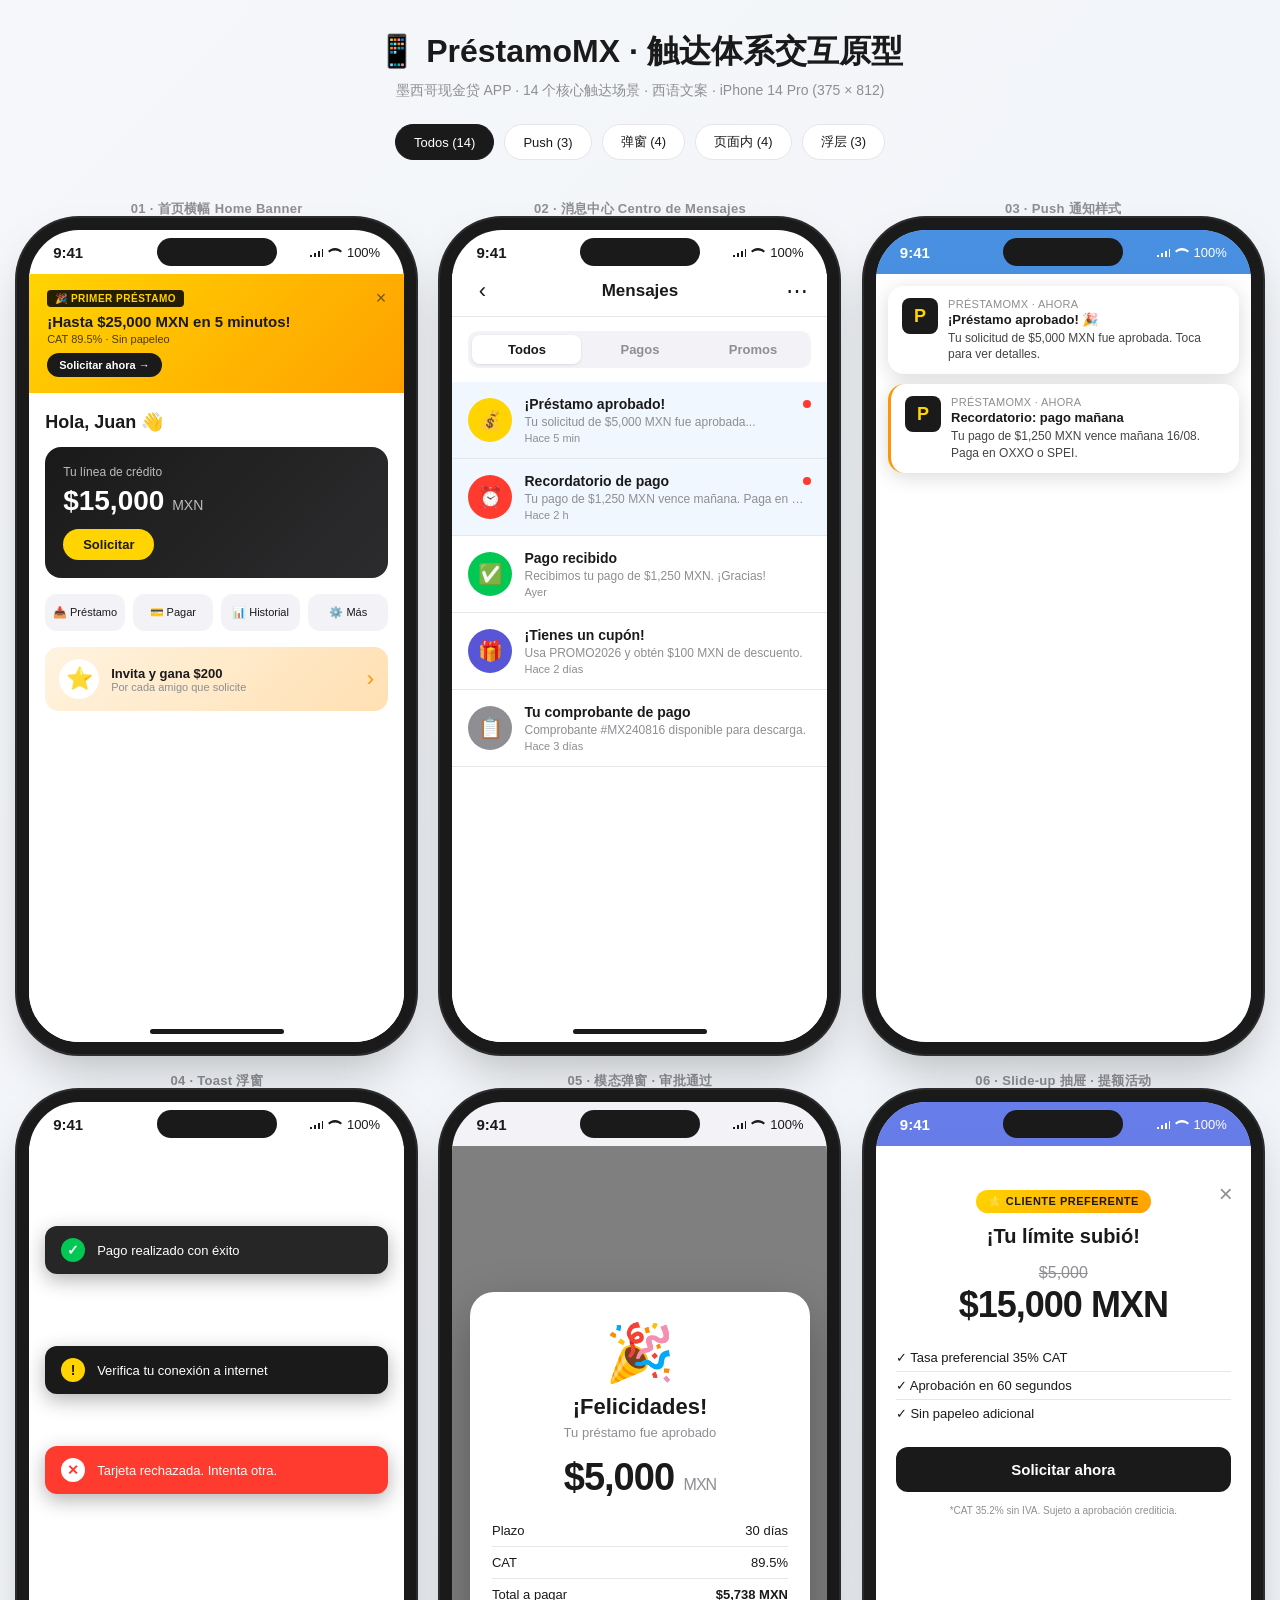
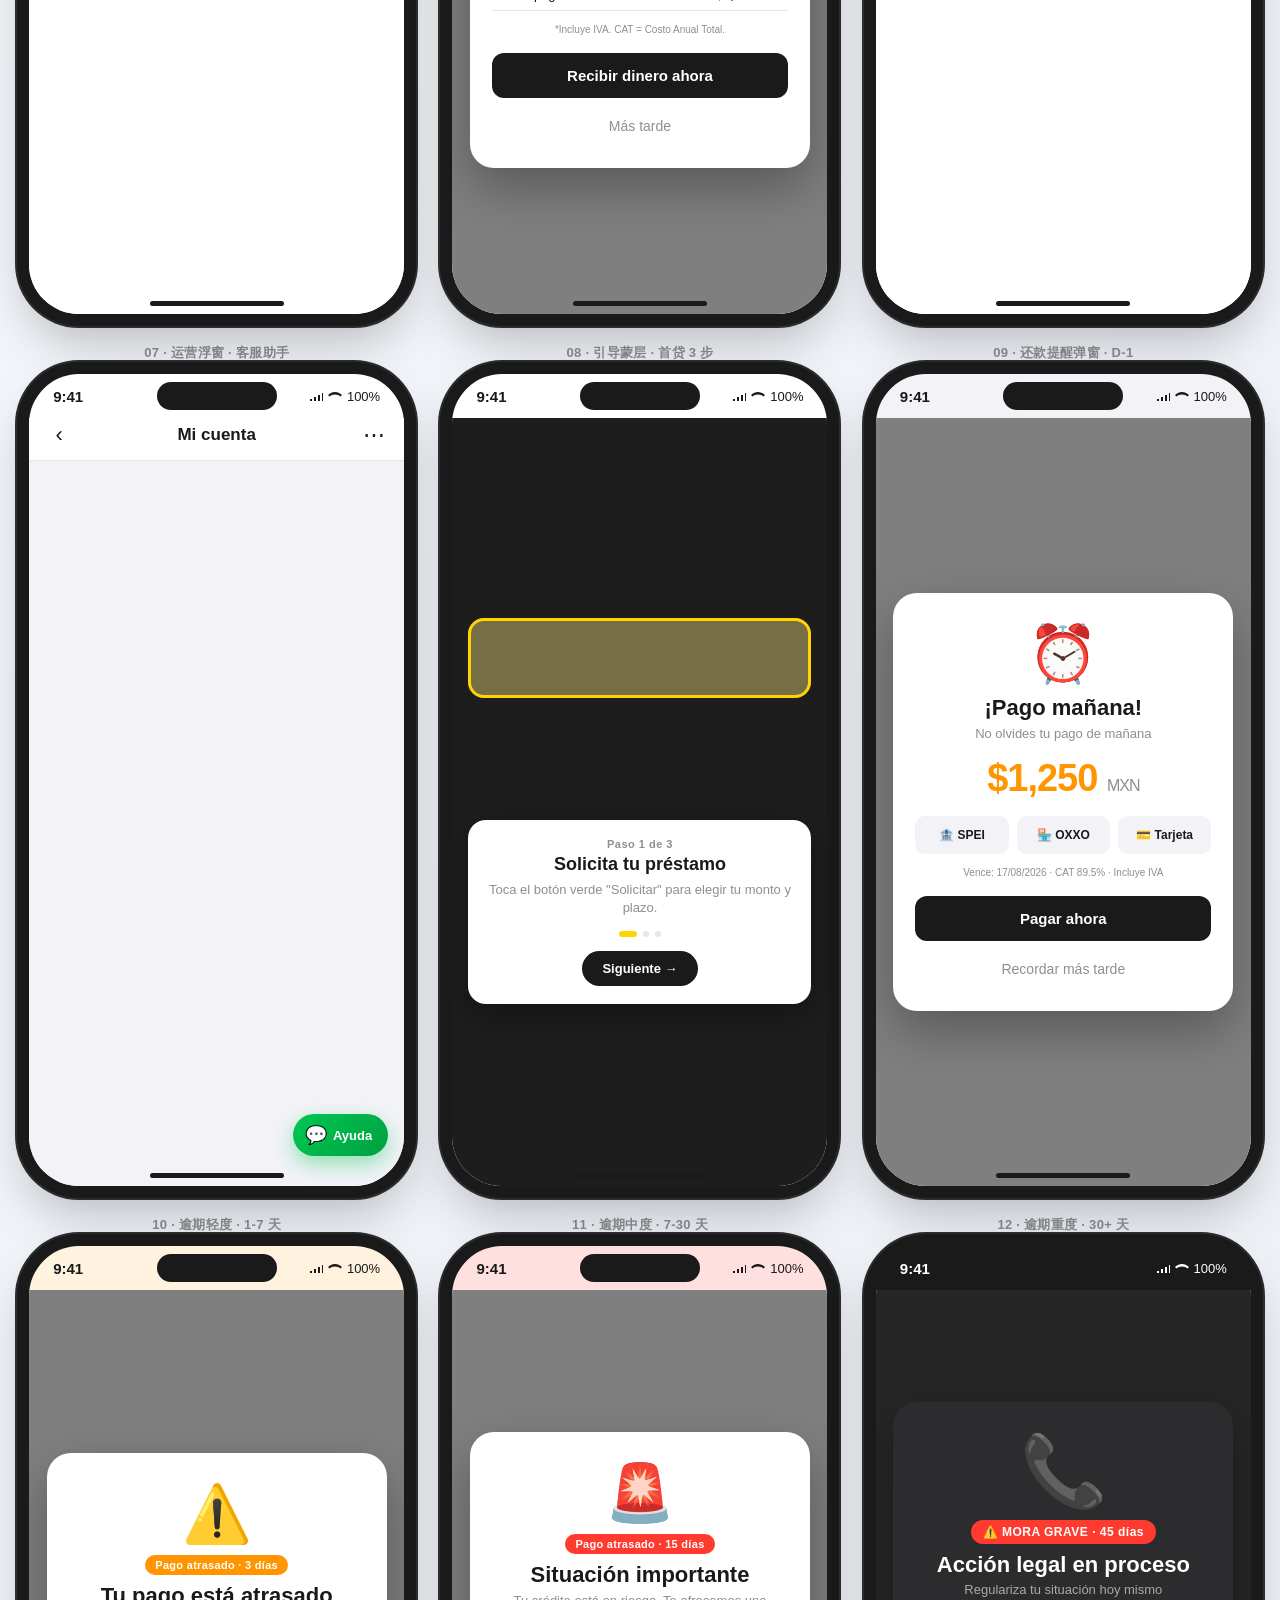
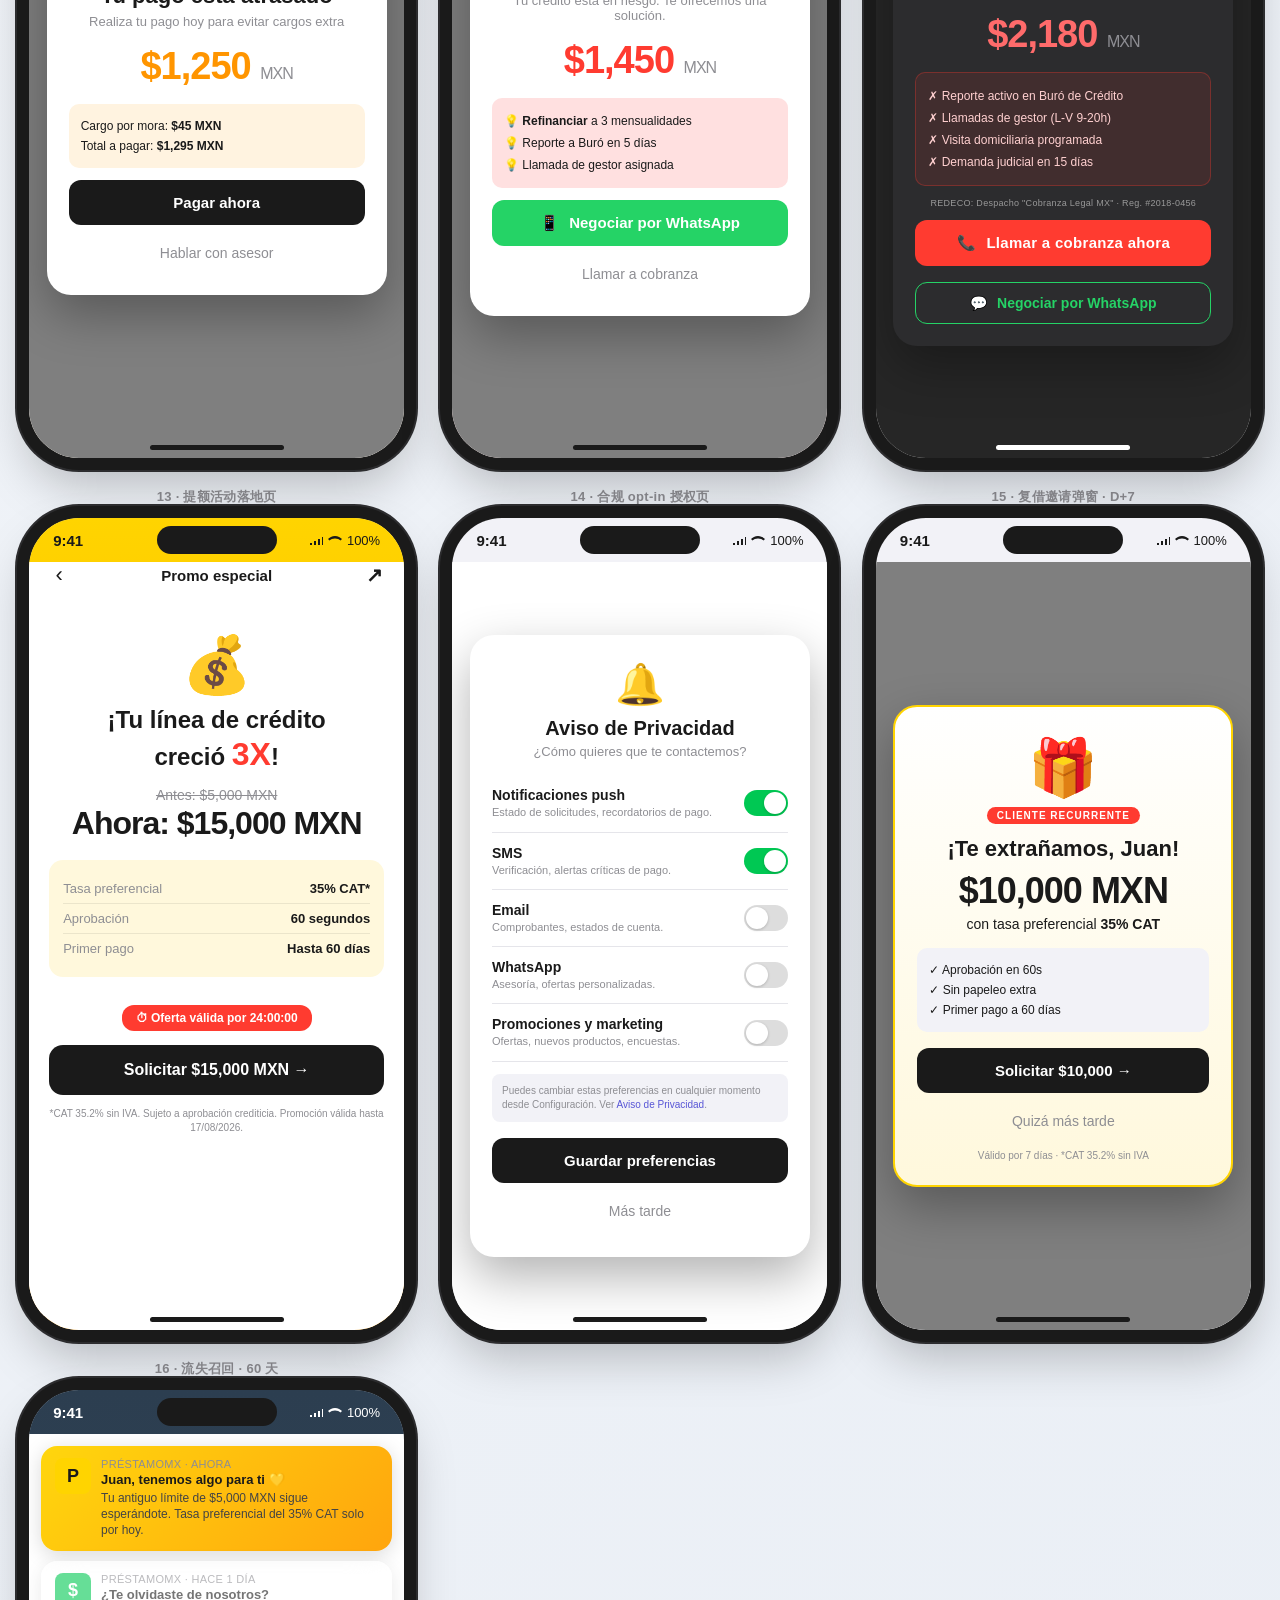
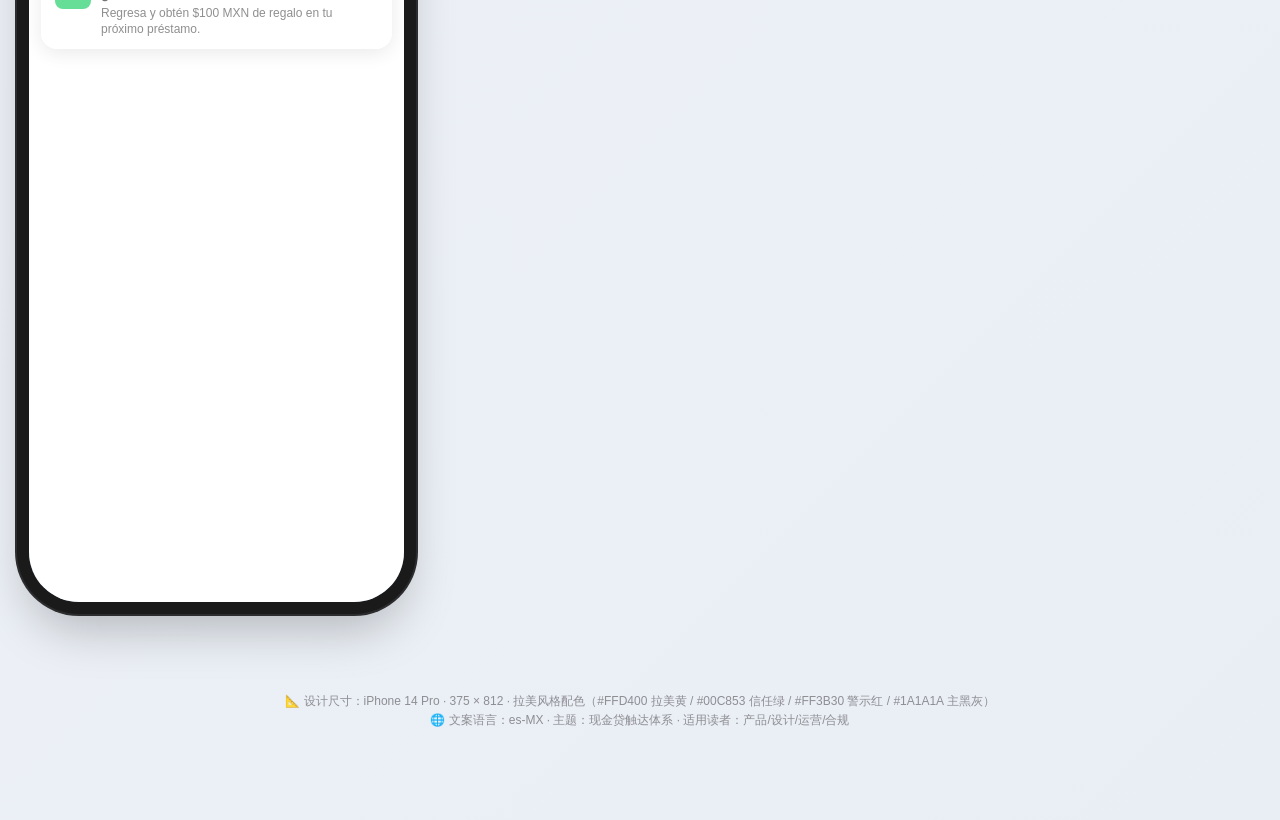
==== info/prototype/index.html @ bbf952a1 "v1.0: 墨西哥现金贷APP联合方案 - 项目1：信息触达方案（12形式+12结点+144矩阵） - 项目2：优惠券使用率提升（5策略+8+1券+5分层） - 关联分析：渠道×内容 乘积关系 - 2" ====
<!DOCTYPE html>
<html lang="es-MX">
<head>
<meta charset="UTF-8">
<meta name="viewport" content="width=device-width, initial-scale=1.0">
<title>PréstamoMX · Prototipo de Notificaciones y Mensajería</title>
<link rel="stylesheet" href="style.css">
</head>
<body>
<div class="page-header">
  <h1>📱 PréstamoMX · 触达体系交互原型</h1>
  <p class="subtitle">墨西哥现金贷 APP · 14 个核心触达场景 · 西语文案 · iPhone 14 Pro (375 × 812)</p>
  <div class="filter-bar">
    <button class="filter-btn active" data-filter="all">Todos (14)</button>
    <button class="filter-btn" data-filter="push">Push (3)</button>
    <button class="filter-btn" data-filter="modal">弹窗 (4)</button>
    <button class="filter-btn" data-filter="inline">页面内 (4)</button>
    <button class="filter-btn" data-filter="overlay">浮层 (3)</button>
  </div>
</div>

<div class="grid" id="grid">

  <!-- 1. 首页横幅 -->
  <div class="phone" data-type="inline">
    <div class="phone-label">01 · 首页横幅 Home Banner</div>
    <div class="device">
      <div class="notch"></div>
      <div class="status-bar">
        <span>9:41</span>
        <span class="status-icons">
          <svg width="14" height="10" viewBox="0 0 14 10"><path d="M1 8h2v2H1zm4-2h2v4H5zm4-2h2v6H9zm4-2h2v8h-2z" fill="#1a1a1a"/></svg>
          <svg width="14" height="10" viewBox="0 0 14 10"><path d="M7 1C4 1 1.5 2.5 0 4l1.5 1.5C2.7 4.3 4.7 3.5 7 3.5s4.3.8 5.5 2L14 4C12.5 2.5 10 1 7 1z" fill="#1a1a1a"/></svg>
          <span class="battery">100%</span>
        </span>
      </div>
      <div class="screen">
        <div class="home-banner">
          <div class="banner-content">
            <div class="banner-tag">🎉 PRIMER PRÉSTAMO</div>
            <div class="banner-title">¡Hasta $25,000 MXN en 5 minutos!</div>
            <div class="banner-desc">CAT 89.5% · Sin papeleo</div>
            <button class="banner-cta">Solicitar ahora →</button>
          </div>
          <div class="banner-close">×</div>
        </div>
        <div class="home-content">
          <div class="greeting">Hola, Juan 👋</div>
          <div class="balance-card">
            <div class="balance-label">Tu línea de crédito</div>
            <div class="balance-amount">$15,000 <span>MXN</span></div>
            <div class="balance-cta">Solicitar</div>
          </div>
          <div class="quick-actions">
            <div class="action">📥 Préstamo</div>
            <div class="action">💳 Pagar</div>
            <div class="action">📊 Historial</div>
            <div class="action">⚙️ Más</div>
          </div>
          <div class="promo-strip">
            <div class="promo-icon">⭐</div>
            <div>
              <div class="promo-title">Invita y gana $200</div>
              <div class="promo-sub">Por cada amigo que solicite</div>
            </div>
            <div class="promo-arrow">›</div>
          </div>
        </div>
        <div class="home-indicator"></div>
      </div>
    </div>
  </div>

  <!-- 2. 消息中心 -->
  <div class="phone" data-type="inline">
    <div class="phone-label">02 · 消息中心 Centro de Mensajes</div>
    <div class="device">
      <div class="notch"></div>
      <div class="status-bar">
        <span>9:41</span>
        <span class="status-icons">
          <svg width="14" height="10" viewBox="0 0 14 10"><path d="M1 8h2v2H1zm4-2h2v4H5zm4-2h2v6H9zm4-2h2v8h-2z" fill="#1a1a1a"/></svg>
          <svg width="14" height="10" viewBox="0 0 14 10"><path d="M7 1C4 1 1.5 2.5 0 4l1.5 1.5C2.7 4.3 4.7 3.5 7 3.5s4.3.8 5.5 2L14 4C12.5 2.5 10 1 7 1z" fill="#1a1a1a"/></svg>
          <span class="battery">100%</span>
        </span>
      </div>
      <div class="screen">
        <div class="page-header-mini">
          <div class="back">‹</div>
          <div class="title">Mensajes</div>
          <div class="more">⋯</div>
        </div>
        <div class="msg-tabs">
          <div class="msg-tab active">Todos</div>
          <div class="msg-tab">Pagos</div>
          <div class="msg-tab">Promos</div>
        </div>
        <div class="msg-list">
          <div class="msg-item unread">
            <div class="msg-icon" style="background:#FFD400">💰</div>
            <div class="msg-body">
              <div class="msg-title">¡Préstamo aprobado!</div>
              <div class="msg-text">Tu solicitud de $5,000 MXN fue aprobada...</div>
              <div class="msg-time">Hace 5 min</div>
            </div>
            <div class="msg-dot"></div>
          </div>
          <div class="msg-item unread">
            <div class="msg-icon" style="background:#FF3B30">⏰</div>
            <div class="msg-body">
              <div class="msg-title">Recordatorio de pago</div>
              <div class="msg-text">Tu pago de $1,250 MXN vence mañana. Paga en OXXO o SPEI.</div>
              <div class="msg-time">Hace 2 h</div>
            </div>
            <div class="msg-dot"></div>
          </div>
          <div class="msg-item">
            <div class="msg-icon" style="background:#00C853">✅</div>
            <div class="msg-body">
              <div class="msg-title">Pago recibido</div>
              <div class="msg-text">Recibimos tu pago de $1,250 MXN. ¡Gracias!</div>
              <div class="msg-time">Ayer</div>
            </div>
          </div>
          <div class="msg-item">
            <div class="msg-icon" style="background:#5856D6">🎁</div>
            <div class="msg-body">
              <div class="msg-title">¡Tienes un cupón!</div>
              <div class="msg-text">Usa PROMO2026 y obtén $100 MXN de descuento.</div>
              <div class="msg-time">Hace 2 días</div>
            </div>
          </div>
          <div class="msg-item">
            <div class="msg-icon" style="background:#8E8E93">📋</div>
            <div class="msg-body">
              <div class="msg-title">Tu comprobante de pago</div>
              <div class="msg-text">Comprobante #MX240816 disponible para descarga.</div>
              <div class="msg-time">Hace 3 días</div>
            </div>
          </div>
        </div>
        <div class="home-indicator"></div>
      </div>
    </div>
  </div>

  <!-- 3. Push 通知样式 -->
  <div class="phone" data-type="push">
    <div class="phone-label">03 · Push 通知样式</div>
    <div class="device" style="background:linear-gradient(180deg, #4A90E2 0%, #357ABD 100%);">
      <div class="notch"></div>
      <div class="status-bar status-bar-light">
        <span>9:41</span>
        <span class="status-icons">
          <svg width="14" height="10" viewBox="0 0 14 10"><path d="M1 8h2v2H1zm4-2h2v4H5zm4-2h2v6H9zm4-2h2v8h-2z" fill="#fff"/></svg>
          <svg width="14" height="10" viewBox="0 0 14 10"><path d="M7 1C4 1 1.5 2.5 0 4l1.5 1.5C2.7 4.3 4.7 3.5 7 3.5s4.3.8 5.5 2L14 4C12.5 2.5 10 1 7 1z" fill="#fff"/></svg>
          <span class="battery">100%</span>
        </span>
      </div>
      <div class="screen">
        <div class="push-stack">
          <div class="push-card">
            <div class="push-row">
              <div class="push-app-icon">P</div>
              <div class="push-meta">
                <div class="push-app">PréstamoMX · ahora</div>
                <div class="push-title">¡Préstamo aprobado! 🎉</div>
                <div class="push-body">Tu solicitud de $5,000 MXN fue aprobada. Toca para ver detalles.</div>
              </div>
            </div>
          </div>
          <div class="push-card push-card-amber">
            <div class="push-row">
              <div class="push-app-icon">P</div>
              <div class="push-meta">
                <div class="push-app">PréstamoMX · ahora</div>
                <div class="push-title">Recordatorio: pago mañana</div>
                <div class="push-body">Tu pago de $1,250 MXN vence mañana 16/08. Paga en OXXO o SPEI.</div>
              </div>
            </div>
          </div>
        </div>
        <div style="height:120px"></div>
        <div class="home-indicator home-indicator-light"></div>
      </div>
    </div>
  </div>

  <!-- 4. Toast 浮窗 -->
  <div class="phone" data-type="overlay">
    <div class="phone-label">04 · Toast 浮窗</div>
    <div class="device">
      <div class="notch"></div>
      <div class="status-bar">
        <span>9:41</span>
        <span class="status-icons">
          <svg width="14" height="10" viewBox="0 0 14 10"><path d="M1 8h2v2H1zm4-2h2v4H5zm4-2h2v6H9zm4-2h2v8h-2z" fill="#1a1a1a"/></svg>
          <svg width="14" height="10" viewBox="0 0 14 10"><path d="M7 1C4 1 1.5 2.5 0 4l1.5 1.5C2.7 4.3 4.7 3.5 7 3.5s4.3.8 5.5 2L14 4C12.5 2.5 10 1 7 1z" fill="#1a1a1a"/></svg>
          <span class="battery">100%</span>
        </span>
      </div>
      <div class="screen">
        <div class="toast-bg">
          <div class="toast-card">
            <div class="toast-icon" style="background:#00C853">✓</div>
            <div class="toast-text">Pago realizado con éxito</div>
          </div>
        </div>
        <div class="toast-bg" style="top:200px">
          <div class="toast-card" style="background:#1a1a1a; color:#fff;">
            <div class="toast-icon" style="background:#FFD400; color:#1a1a1a">!</div>
            <div class="toast-text" style="color:#fff">Verifica tu conexión a internet</div>
          </div>
        </div>
        <div class="toast-bg" style="top:300px">
          <div class="toast-card" style="background:#FF3B30; color:#fff;">
            <div class="toast-icon" style="background:#fff; color:#FF3B30">✕</div>
            <div class="toast-text" style="color:#fff">Tarjeta rechazada. Intenta otra.</div>
          </div>
        </div>
        <div class="home-indicator"></div>
      </div>
    </div>
  </div>

  <!-- 5. 模态弹窗 - 审批通过 -->
  <div class="phone" data-type="modal">
    <div class="phone-label">05 · 模态弹窗 · 审批通过</div>
    <div class="device" style="background:#f2f2f7">
      <div class="notch"></div>
      <div class="status-bar">
        <span>9:41</span>
        <span class="status-icons">
          <svg width="14" height="10" viewBox="0 0 14 10"><path d="M1 8h2v2H1zm4-2h2v4H5zm4-2h2v6H9zm4-2h2v8h-2z" fill="#1a1a1a"/></svg>
          <svg width="14" height="10" viewBox="0 0 14 10"><path d="M7 1C4 1 1.5 2.5 0 4l1.5 1.5C2.7 4.3 4.7 3.5 7 3.5s4.3.8 5.5 2L14 4C12.5 2.5 10 1 7 1z" fill="#1a1a1a"/></svg>
          <span class="battery">100%</span>
        </span>
      </div>
      <div class="screen">
        <div class="dimmed-bg"></div>
        <div class="modal-center">
          <div class="modal-card">
            <div class="modal-emoji">🎉</div>
            <div class="modal-title">¡Felicidades!</div>
            <div class="modal-subtitle">Tu préstamo fue aprobado</div>
            <div class="modal-amount">$5,000 <span>MXN</span></div>
            <div class="modal-detail-row">
              <div>Plazo</div><div>30 días</div>
            </div>
            <div class="modal-detail-row">
              <div>CAT</div><div>89.5%</div>
            </div>
            <div class="modal-detail-row">
              <div>Total a pagar</div><div class="bold">$5,738 MXN</div>
            </div>
            <div class="modal-cat-note">*Incluye IVA. CAT = Costo Anual Total.</div>
            <button class="modal-btn-primary">Recibir dinero ahora</button>
            <button class="modal-btn-secondary">Más tarde</button>
          </div>
        </div>
        <div class="home-indicator"></div>
      </div>
    </div>
  </div>

  <!-- 6. Slide-up 抽屉 - 提额活动 -->
  <div class="phone" data-type="modal">
    <div class="phone-label">06 · Slide-up 抽屉 · 提额活动</div>
    <div class="device" style="background:linear-gradient(180deg, #667eea 0%, #764ba2 100%);">
      <div class="notch"></div>
      <div class="status-bar status-bar-light">
        <span>9:41</span>
        <span class="status-icons">
          <svg width="14" height="10" viewBox="0 0 14 10"><path d="M1 8h2v2H1zm4-2h2v4H5zm4-2h2v6H9zm4-2h2v8h-2z" fill="#fff"/></svg>
          <svg width="14" height="10" viewBox="0 0 14 10"><path d="M7 1C4 1 1.5 2.5 0 4l1.5 1.5C2.7 4.3 4.7 3.5 7 3.5s4.3.8 5.5 2L14 4C12.5 2.5 10 1 7 1z" fill="#fff"/></svg>
          <span class="battery">100%</span>
        </span>
      </div>
      <div class="screen">
        <div class="slideup-handle-bar"></div>
        <div class="slideup-card">
          <div class="slideup-close">×</div>
          <div class="slideup-badge">⭐ CLIENTE PREFERENTE</div>
          <div class="slideup-title">¡Tu límite subió!</div>
          <div class="slideup-amount">
            <div class="old-amount">$5,000</div>
            <div class="new-amount">$15,000 MXN</div>
          </div>
          <div class="slideup-bullets">
            <div class="bullet">✓ Tasa preferencial 35% CAT</div>
            <div class="bullet">✓ Aprobación en 60 segundos</div>
            <div class="bullet">✓ Sin papeleo adicional</div>
          </div>
          <button class="slideup-cta">Solicitar ahora</button>
          <div class="slideup-disclaimer">*CAT 35.2% sin IVA. Sujeto a aprobación crediticia.</div>
        </div>
        <div class="home-indicator"></div>
      </div>
    </div>
  </div>

  <!-- 7. 运营浮窗 - 客服助手 -->
  <div class="phone" data-type="overlay">
    <div class="phone-label">07 · 运营浮窗 · 客服助手</div>
    <div class="device">
      <div class="notch"></div>
      <div class="status-bar">
        <span>9:41</span>
        <span class="status-icons">
          <svg width="14" height="10" viewBox="0 0 14 10"><path d="M1 8h2v2H1zm4-2h2v4H5zm4-2h2v6H9zm4-2h2v8h-2z" fill="#1a1a1a"/></svg>
          <svg width="14" height="10" viewBox="0 0 14 10"><path d="M7 1C4 1 1.5 2.5 0 4l1.5 1.5C2.7 4.3 4.7 3.5 7 3.5s4.3.8 5.5 2L14 4C12.5 2.5 10 1 7 1z" fill="#1a1a1a"/></svg>
          <span class="battery">100%</span>
        </span>
      </div>
      <div class="screen" style="background:#f2f2f7">
        <div class="page-header-mini">
          <div class="back">‹</div>
          <div class="title">Mi cuenta</div>
          <div class="more">⋯</div>
        </div>
        <div style="height:600px"></div>
        <div class="floating-widget">
          <div class="fw-icon">💬</div>
          <div class="fw-label">Ayuda</div>
        </div>
        <div class="home-indicator"></div>
      </div>
    </div>
  </div>

  <!-- 8. 引导蒙层 - 首贷 3 步 -->
  <div class="phone" data-type="overlay">
    <div class="phone-label">08 · 引导蒙层 · 首贷 3 步</div>
    <div class="device">
      <div class="notch"></div>
      <div class="status-bar">
        <span>9:41</span>
        <span class="status-icons">
          <svg width="14" height="10" viewBox="0 0 14 10"><path d="M1 8h2v2H1zm4-2h2v4H5zm4-2h2v6H9zm4-2h2v8h-2z" fill="#1a1a1a"/></svg>
          <svg width="14" height="10" viewBox="0 0 14 10"><path d="M7 1C4 1 1.5 2.5 0 4l1.5 1.5C2.7 4.3 4.7 3.5 7 3.5s4.3.8 5.5 2L14 4C12.5 2.5 10 1 7 1z" fill="#1a1a1a"/></svg>
          <span class="battery">100%</span>
        </span>
      </div>
      <div class="screen" style="background:#f2f2f7">
        <div class="dimmed-bg dimmed-bg-light"></div>
        <div class="coach-mask">
          <div class="coach-spotlight"></div>
          <div class="coach-bubble">
            <div class="coach-step">Paso 1 de 3</div>
            <div class="coach-title">Solicita tu préstamo</div>
            <div class="coach-desc">Toca el botón verde "Solicitar" para elegir tu monto y plazo.</div>
            <div class="coach-dots">
              <div class="dot active"></div>
              <div class="dot"></div>
              <div class="dot"></div>
            </div>
            <button class="coach-btn">Siguiente →</button>
          </div>
        </div>
        <div class="home-indicator"></div>
      </div>
    </div>
  </div>

  <!-- 9. 模态弹窗 - 还款提醒 -->
  <div class="phone" data-type="modal">
    <div class="phone-label">09 · 还款提醒弹窗 · D-1</div>
    <div class="device" style="background:#f2f2f7">
      <div class="notch"></div>
      <div class="status-bar">
        <span>9:41</span>
        <span class="status-icons">
          <svg width="14" height="10" viewBox="0 0 14 10"><path d="M1 8h2v2H1zm4-2h2v4H5zm4-2h2v6H9zm4-2h2v8h-2z" fill="#1a1a1a"/></svg>
          <svg width="14" height="10" viewBox="0 0 14 10"><path d="M7 1C4 1 1.5 2.5 0 4l1.5 1.5C2.7 4.3 4.7 3.5 7 3.5s4.3.8 5.5 2L14 4C12.5 2.5 10 1 7 1z" fill="#1a1a1a"/></svg>
          <span class="battery">100%</span>
        </span>
      </div>
      <div class="screen">
        <div class="dimmed-bg"></div>
        <div class="modal-center">
          <div class="modal-card">
            <div class="modal-emoji">⏰</div>
            <div class="modal-title">¡Pago mañana!</div>
            <div class="modal-subtitle">No olvides tu pago de mañana</div>
            <div class="modal-amount modal-amount-amber">$1,250 <span>MXN</span></div>
            <div class="modal-pay-options">
              <div class="pay-opt">🏦 SPEI</div>
              <div class="pay-opt">🏪 OXXO</div>
              <div class="pay-opt">💳 Tarjeta</div>
            </div>
            <div class="modal-cat-note">Vence: 17/08/2026 · CAT 89.5% · Incluye IVA</div>
            <button class="modal-btn-primary">Pagar ahora</button>
            <button class="modal-btn-secondary">Recordar más tarde</button>
          </div>
        </div>
        <div class="home-indicator"></div>
      </div>
    </div>
  </div>

  <!-- 10. 逾期分级 - 轻度 (1-7天) -->
  <div class="phone" data-type="modal">
    <div class="phone-label">10 · 逾期轻度 · 1-7 天</div>
    <div class="device" style="background:#fff3e0">
      <div class="notch"></div>
      <div class="status-bar">
        <span>9:41</span>
        <span class="status-icons">
          <svg width="14" height="10" viewBox="0 0 14 10"><path d="M1 8h2v2H1zm4-2h2v4H5zm4-2h2v6H9zm4-2h2v8h-2z" fill="#1a1a1a"/></svg>
          <svg width="14" height="10" viewBox="0 0 14 10"><path d="M7 1C4 1 1.5 2.5 0 4l1.5 1.5C2.7 4.3 4.7 3.5 7 3.5s4.3.8 5.5 2L14 4C12.5 2.5 10 1 7 1z" fill="#1a1a1a"/></svg>
          <span class="battery">100%</span>
        </span>
      </div>
      <div class="screen">
        <div class="dimmed-bg"></div>
        <div class="modal-center">
          <div class="modal-card overdue-light">
            <div class="modal-emoji">⚠️</div>
            <div class="overdue-tag-light">Pago atrasado · 3 días</div>
            <div class="modal-title">Tu pago está atrasado</div>
            <div class="modal-subtitle">Realiza tu pago hoy para evitar cargos extra</div>
            <div class="modal-amount modal-amount-amber">$1,250 <span>MXN</span></div>
            <div class="overdue-info">
              <div>Cargo por mora: <b>$45 MXN</b></div>
              <div>Total a pagar: <b>$1,295 MXN</b></div>
            </div>
            <button class="modal-btn-primary">Pagar ahora</button>
            <button class="modal-btn-secondary">Hablar con asesor</button>
          </div>
        </div>
        <div class="home-indicator"></div>
      </div>
    </div>
  </div>

  <!-- 11. 逾期分级 - 中度 (7-30天) -->
  <div class="phone" data-type="modal">
    <div class="phone-label">11 · 逾期中度 · 7-30 天</div>
    <div class="device" style="background:#ffe0e0">
      <div class="notch"></div>
      <div class="status-bar">
        <span>9:41</span>
        <span class="status-icons">
          <svg width="14" height="10" viewBox="0 0 14 10"><path d="M1 8h2v2H1zm4-2h2v4H5zm4-2h2v6H9zm4-2h2v8h-2z" fill="#1a1a1a"/></svg>
          <svg width="14" height="10" viewBox="0 0 14 10"><path d="M7 1C4 1 1.5 2.5 0 4l1.5 1.5C2.7 4.3 4.7 3.5 7 3.5s4.3.8 5.5 2L14 4C12.5 2.5 10 1 7 1z" fill="#1a1a1a"/></svg>
          <span class="battery">100%</span>
        </span>
      </div>
      <div class="screen">
        <div class="dimmed-bg"></div>
        <div class="modal-center">
          <div class="modal-card overdue-mid">
            <div class="modal-emoji">🚨</div>
            <div class="overdue-tag-mid">Pago atrasado · 15 días</div>
            <div class="modal-title">Situación importante</div>
            <div class="modal-subtitle">Tu crédito está en riesgo. Te ofrecemos una solución.</div>
            <div class="modal-amount modal-amount-red">$1,450 <span>MXN</span></div>
            <div class="overdue-info overdue-info-mid">
              <div>💡 <b>Refinanciar</b> a 3 mensualidades</div>
              <div>💡 Reporte a Buró en 5 días</div>
              <div>💡 Llamada de gestor asignada</div>
            </div>
            <button class="modal-btn-primary modal-btn-whatsapp">
              <span style="margin-right:6px">📱</span> Negociar por WhatsApp
            </button>
            <button class="modal-btn-secondary">Llamar a cobranza</button>
          </div>
        </div>
        <div class="home-indicator"></div>
      </div>
    </div>
  </div>

  <!-- 12. 逾期分级 - 重度 (30+天) -->
  <div class="phone" data-type="modal">
    <div class="phone-label">12 · 逾期重度 · 30+ 天</div>
    <div class="device" style="background:#1a1a1a">
      <div class="notch"></div>
      <div class="status-bar status-bar-light">
        <span>9:41</span>
        <span class="status-icons">
          <svg width="14" height="10" viewBox="0 0 14 10"><path d="M1 8h2v2H1zm4-2h2v4H5zm4-2h2v6H9zm4-2h2v8h-2z" fill="#fff"/></svg>
          <svg width="14" height="10" viewBox="0 0 14 10"><path d="M7 1C4 1 1.5 2.5 0 4l1.5 1.5C2.7 4.3 4.7 3.5 7 3.5s4.3.8 5.5 2L14 4C12.5 2.5 10 1 7 1z" fill="#fff"/></svg>
          <span class="battery">100%</span>
        </span>
      </div>
      <div class="screen">
        <div class="dimmed-bg" style="background:rgba(0,0,0,0.85)"></div>
        <div class="modal-center">
          <div class="modal-card overdue-heavy">
            <div class="modal-emoji modal-emoji-large">📞</div>
            <div class="overdue-tag-heavy">⚠️ MORA GRAVE · 45 días</div>
            <div class="modal-title modal-title-light">Acción legal en proceso</div>
            <div class="modal-subtitle modal-subtitle-light">Regulariza tu situación hoy mismo</div>
            <div class="modal-amount modal-amount-red-light">$2,180 <span>MXN</span></div>
            <div class="overdue-heavy-list">
              <div>✗ Reporte activo en Buró de Crédito</div>
              <div>✗ Llamadas de gestor (L-V 9-20h)</div>
              <div>✗ Visita domiciliaria programada</div>
              <div>✗ Demanda judicial en 15 días</div>
            </div>
            <div class="compliance-note">REDECO: Despacho "Cobranza Legal MX" · Reg. #2018-0456</div>
            <button class="modal-btn-primary modal-btn-red">
              <span style="margin-right:6px">📞</span> Llamar a cobranza ahora
            </button>
            <button class="modal-btn-whatsapp-outline">
              <span style="margin-right:6px">💬</span> Negociar por WhatsApp
            </button>
          </div>
        </div>
        <div class="home-indicator home-indicator-light"></div>
      </div>
    </div>
  </div>

  <!-- 13. 提额活动落地页 -->
  <div class="phone" data-type="inline">
    <div class="phone-label">13 · 提额活动落地页</div>
    <div class="device" style="background:linear-gradient(180deg, #FFD400 0%, #FFA000 100%);">
      <div class="notch"></div>
      <div class="status-bar">
        <span>9:41</span>
        <span class="status-icons">
          <svg width="14" height="10" viewBox="0 0 14 10"><path d="M1 8h2v2H1zm4-2h2v4H5zm4-2h2v6H9zm4-2h2v8h-2z" fill="#1a1a1a"/></svg>
          <svg width="14" height="10" viewBox="0 0 14 10"><path d="M7 1C4 1 1.5 2.5 0 4l1.5 1.5C2.7 4.3 4.7 3.5 7 3.5s4.3.8 5.5 2L14 4C12.5 2.5 10 1 7 1z" fill="#1a1a1a"/></svg>
          <span class="battery">100%</span>
        </span>
      </div>
      <div class="screen">
        <div class="lp-header">
          <div class="back">‹</div>
          <div class="lp-title">Promo especial</div>
          <div class="share-icon">↗</div>
        </div>
        <div class="lp-body">
          <div class="lp-emoji">💰</div>
          <div class="lp-headline">¡Tu línea de crédito<br>creció <span class="hl">3X</span>!</div>
          <div class="lp-old">Antes: $5,000 MXN</div>
          <div class="lp-new">Ahora: $15,000 MXN</div>
          <div class="lp-card">
            <div class="lp-card-row">
              <div class="lp-card-label">Tasa preferencial</div>
              <div class="lp-card-value">35% CAT*</div>
            </div>
            <div class="lp-card-row">
              <div class="lp-card-label">Aprobación</div>
              <div class="lp-card-value">60 segundos</div>
            </div>
            <div class="lp-card-row">
              <div class="lp-card-label">Primer pago</div>
              <div class="lp-card-value">Hasta 60 días</div>
            </div>
          </div>
          <div class="lp-timer">⏱ Oferta válida por 24:00:00</div>
          <button class="lp-cta">Solicitar $15,000 MXN →</button>
          <div class="lp-disclaimer">*CAT 35.2% sin IVA. Sujeto a aprobación crediticia. Promoción válida hasta 17/08/2026.</div>
        </div>
        <div class="home-indicator"></div>
      </div>
    </div>
  </div>

  <!-- 14. 合规 opt-in 授权页 -->
  <div class="phone" data-type="modal">
    <div class="phone-label">14 · 合规 opt-in 授权页</div>
    <div class="device" style="background:#f2f2f7">
      <div class="notch"></div>
      <div class="status-bar">
        <span>9:41</span>
        <span class="status-icons">
          <svg width="14" height="10" viewBox="0 0 14 10"><path d="M1 8h2v2H1zm4-2h2v4H5zm4-2h2v6H9zm4-2h2v8h-2z" fill="#1a1a1a"/></svg>
          <svg width="14" height="10" viewBox="0 0 14 10"><path d="M7 1C4 1 1.5 2.5 0 4l1.5 1.5C2.7 4.3 4.7 3.5 7 3.5s4.3.8 5.5 2L14 4C12.5 2.5 10 1 7 1z" fill="#1a1a1a"/></svg>
          <span class="battery">100%</span>
        </span>
      </div>
      <div class="screen">
        <div class="modal-center">
          <div class="modal-card optin-card">
            <div class="optin-icon">🔔</div>
            <div class="modal-title">Aviso de Privacidad</div>
            <div class="modal-subtitle">¿Cómo quieres que te contactemos?</div>
            <div class="optin-row">
              <div class="optin-text">
                <div class="optin-title">Notificaciones push</div>
                <div class="optin-desc">Estado de solicitudes, recordatorios de pago.</div>
              </div>
              <div class="optin-toggle on"><div class="optin-knob"></div></div>
            </div>
            <div class="optin-row">
              <div class="optin-text">
                <div class="optin-title">SMS</div>
                <div class="optin-desc">Verificación, alertas críticas de pago.</div>
              </div>
              <div class="optin-toggle on"><div class="optin-knob"></div></div>
            </div>
            <div class="optin-row">
              <div class="optin-text">
                <div class="optin-title">Email</div>
                <div class="optin-desc">Comprobantes, estados de cuenta.</div>
              </div>
              <div class="optin-toggle"><div class="optin-knob"></div></div>
            </div>
            <div class="optin-row">
              <div class="optin-text">
                <div class="optin-title">WhatsApp</div>
                <div class="optin-desc">Asesoría, ofertas personalizadas.</div>
              </div>
              <div class="optin-toggle"><div class="optin-knob"></div></div>
            </div>
            <div class="optin-row">
              <div class="optin-text">
                <div class="optin-title">Promociones y marketing</div>
                <div class="optin-desc">Ofertas, nuevos productos, encuestas.</div>
              </div>
              <div class="optin-toggle"><div class="optin-knob"></div></div>
            </div>
            <div class="optin-footer">
              Puedes cambiar estas preferencias en cualquier momento desde Configuración. Ver <a href="#">Aviso de Privacidad</a>.
            </div>
            <button class="modal-btn-primary">Guardar preferencias</button>
            <button class="modal-btn-secondary">Más tarde</button>
          </div>
        </div>
        <div class="home-indicator"></div>
      </div>
    </div>
  </div>

  <!-- 15. 复借邀请弹窗 -->
  <div class="phone" data-type="modal">
    <div class="phone-label">15 · 复借邀请弹窗 · D+7</div>
    <div class="device" style="background:#f2f2f7">
      <div class="notch"></div>
      <div class="status-bar">
        <span>9:41</span>
        <span class="status-icons">
          <svg width="14" height="10" viewBox="0 0 14 10"><path d="M1 8h2v2H1zm4-2h2v4H5zm4-2h2v6H9zm4-2h2v8h-2z" fill="#1a1a1a"/></svg>
          <svg width="14" height="10" viewBox="0 0 14 10"><path d="M7 1C4 1 1.5 2.5 0 4l1.5 1.5C2.7 4.3 4.7 3.5 7 3.5s4.3.8 5.5 2L14 4C12.5 2.5 10 1 7 1z" fill="#1a1a1a"/></svg>
          <span class="battery">100%</span>
        </span>
      </div>
      <div class="screen">
        <div class="dimmed-bg"></div>
        <div class="modal-center">
          <div class="modal-card rebirth-card">
            <div class="rebirth-gift">🎁</div>
            <div class="rebirth-ribbon">CLIENTE RECURRENTE</div>
            <div class="modal-title">¡Te extrañamos, Juan!</div>
            <div class="rebirth-amount">$10,000 MXN</div>
            <div class="rebirth-bonus">con tasa preferencial <b>35% CAT</b></div>
            <div class="rebirth-features">
              <div class="rf">✓ Aprobación en 60s</div>
              <div class="rf">✓ Sin papeleo extra</div>
              <div class="rf">✓ Primer pago a 60 días</div>
            </div>
            <button class="modal-btn-primary">Solicitar $10,000 →</button>
            <button class="modal-btn-secondary">Quizá más tarde</button>
            <div class="rebirth-foot">Válido por 7 días · *CAT 35.2% sin IVA</div>
          </div>
        </div>
        <div class="home-indicator"></div>
      </div>
    </div>
  </div>

  <!-- 16. 流失召回 Push (60天) -->
  <div class="phone" data-type="push">
    <div class="phone-label">16 · 流失召回 · 60 天</div>
    <div class="device" style="background:linear-gradient(180deg, #2c3e50 0%, #34495e 100%);">
      <div class="notch"></div>
      <div class="status-bar status-bar-light">
        <span>9:41</span>
        <span class="status-icons">
          <svg width="14" height="10" viewBox="0 0 14 10"><path d="M1 8h2v2H1zm4-2h2v4H5zm4-2h2v6H9zm4-2h2v8h-2z" fill="#fff"/></svg>
          <svg width="14" height="10" viewBox="0 0 14 10"><path d="M7 1C4 1 1.5 2.5 0 4l1.5 1.5C2.7 4.3 4.7 3.5 7 3.5s4.3.8 5.5 2L14 4C12.5 2.5 10 1 7 1z" fill="#fff"/></svg>
          <span class="battery">100%</span>
        </span>
      </div>
      <div class="screen">
        <div class="push-stack">
          <div class="push-card push-card-recall">
            <div class="push-row">
              <div class="push-app-icon" style="background:#FFD400; color:#1a1a1a">P</div>
              <div class="push-meta">
                <div class="push-app">PréstamoMX · ahora</div>
                <div class="push-title">Juan, tenemos algo para ti 💛</div>
                <div class="push-body">Tu antiguo límite de $5,000 MXN sigue esperándote. Tasa preferencial del 35% CAT solo por hoy.</div>
              </div>
            </div>
          </div>
          <div class="push-card" style="opacity:0.6">
            <div class="push-row">
              <div class="push-app-icon" style="background:#00C853; color:#fff">$</div>
              <div class="push-meta">
                <div class="push-app">PréstamoMX · hace 1 día</div>
                <div class="push-title">¿Te olvidaste de nosotros?</div>
                <div class="push-body">Regresa y obtén $100 MXN de regalo en tu próximo préstamo.</div>
              </div>
            </div>
          </div>
        </div>
        <div style="height:200px"></div>
        <div class="home-indicator home-indicator-light"></div>
      </div>
    </div>
  </div>

</div>

<footer class="page-footer">
  <p>📐 设计尺寸：iPhone 14 Pro · 375 × 812 · 拉美风格配色（#FFD400 拉美黄 / #00C853 信任绿 / #FF3B30 警示红 / #1A1A1A 主黑灰）</p>
  <p>🌐 文案语言：es-MX · 主题：现金贷触达体系 · 适用读者：产品/设计/运营/合规</p>
</footer>

<script src="script.js"></script>
</body>
</html>
---- info/prototype/style.css ----
/* ============================================
   PréstamoMX 触达体系原型 · 样式表
   ============================================ */

* { box-sizing: border-box; margin: 0; padding: 0; -webkit-font-smoothing: antialiased; }

:root {
  --yellow: #FFD400;
  --green: #00C853;
  --red: #FF3B30;
  --amber: #FF9500;
  --purple: #5856D6;
  --black: #1A1A1A;
  --gray-bg: #f2f2f7;
  --gray-text: #8E8E93;
  --gray-line: #E5E5EA;
}

body {
  font-family: -apple-system, BlinkMacSystemFont, "SF Pro Text", "Helvetica Neue", Arial, sans-serif;
  background: linear-gradient(135deg, #f5f7fa 0%, #e9eef5 100%);
  color: var(--black);
  min-height: 100vh;
  padding: 30px 20px 60px;
}

.page-header {
  text-align: center;
  margin-bottom: 40px;
}

.page-header h1 {
  font-size: 32px;
  font-weight: 700;
  color: var(--black);
  margin-bottom: 8px;
}

.subtitle {
  color: var(--gray-text);
  font-size: 14px;
  margin-bottom: 24px;
}

.filter-bar {
  display: flex;
  gap: 10px;
  justify-content: center;
  flex-wrap: wrap;
}

.filter-btn {
  padding: 8px 18px;
  background: #fff;
  border: 1.5px solid var(--gray-line);
  border-radius: 20px;
  font-size: 13px;
  color: var(--black);
  cursor: pointer;
  font-weight: 500;
  transition: all 0.2s;
}

.filter-btn:hover {
  border-color: var(--yellow);
  background: #fffbe6;
}

.filter-btn.active {
  background: var(--black);
  color: #fff;
  border-color: var(--black);
}

/* ====== Grid Layout ====== */
.grid {
  display: grid;
  grid-template-columns: repeat(auto-fill, minmax(380px, 1fr));
  gap: 30px;
  max-width: 1500px;
  margin: 0 auto;
}

.phone {
  display: flex;
  flex-direction: column;
  align-items: center;
}

.phone-label {
  font-size: 13px;
  color: var(--gray-text);
  font-weight: 600;
  margin-bottom: 12px;
  text-align: center;
  letter-spacing: 0.3px;
}

/* ====== Device Frame (iPhone 14 Pro 375×812) ====== */
.device {
  width: 375px;
  height: 812px;
  background: #fff;
  border-radius: 50px;
  position: relative;
  overflow: hidden;
  box-shadow:
    0 0 0 12px #1a1a1a,
    0 0 0 14px #2c2c2e,
    0 25px 50px rgba(0, 0, 0, 0.25);
}

.notch {
  position: absolute;
  top: 8px;
  left: 50%;
  transform: translateX(-50%);
  width: 120px;
  height: 28px;
  background: #1a1a1a;
  border-radius: 16px;
  z-index: 100;
}

.status-bar {
  position: relative;
  height: 44px;
  padding: 0 24px;
  display: flex;
  align-items: center;
  justify-content: space-between;
  font-size: 15px;
  font-weight: 600;
  color: var(--black);
  z-index: 10;
}

.status-bar-light { color: #fff; }
.status-bar-light .battery { color: #fff; }

.status-icons {
  display: flex;
  align-items: center;
  gap: 5px;
}

.battery {
  font-size: 13px;
  font-weight: 500;
}

.screen {
  position: relative;
  width: 100%;
  height: calc(100% - 44px);
  background: #fff;
  overflow: hidden;
}

.home-indicator {
  position: absolute;
  bottom: 8px;
  left: 50%;
  transform: translateX(-50%);
  width: 134px;
  height: 5px;
  background: var(--black);
  border-radius: 3px;
  z-index: 100;
}

.home-indicator-light { background: #fff; }

/* ====== 首页横幅 ====== */
.home-banner {
  position: relative;
  background: linear-gradient(135deg, #FFD400 0%, #FFA000 100%);
  padding: 14px 18px 16px;
  display: flex;
  align-items: flex-start;
  gap: 10px;
}

.banner-content { flex: 1; }
.banner-tag {
  display: inline-block;
  background: rgba(0, 0, 0, 0.85);
  color: var(--yellow);
  font-size: 10px;
  font-weight: 700;
  padding: 3px 8px;
  border-radius: 4px;
  margin-bottom: 6px;
  letter-spacing: 0.5px;
}
.banner-title {
  color: var(--black);
  font-size: 15px;
  font-weight: 700;
  margin-bottom: 2px;
  line-height: 1.2;
}
.banner-desc {
  color: rgba(0, 0, 0, 0.7);
  font-size: 11px;
  margin-bottom: 8px;
}
.banner-cta {
  background: var(--black);
  color: #fff;
  border: none;
  padding: 6px 12px;
  border-radius: 14px;
  font-size: 11px;
  font-weight: 600;
  cursor: pointer;
}
.banner-close {
  font-size: 18px;
  color: var(--black);
  font-weight: 300;
  cursor: pointer;
  opacity: 0.6;
}

.home-content {
  padding: 18px 16px;
}

.greeting {
  font-size: 18px;
  font-weight: 700;
  margin-bottom: 14px;
  color: var(--black);
}

.balance-card {
  background: linear-gradient(135deg, #1a1a1a 0%, #2c2c2e 100%);
  color: #fff;
  border-radius: 16px;
  padding: 18px;
  margin-bottom: 16px;
}
.balance-label {
  font-size: 12px;
  color: rgba(255, 255, 255, 0.7);
  margin-bottom: 6px;
}
.balance-amount {
  font-size: 28px;
  font-weight: 800;
  margin-bottom: 12px;
}
.balance-amount span {
  font-size: 14px;
  font-weight: 500;
  color: rgba(255, 255, 255, 0.7);
}
.balance-cta {
  display: inline-block;
  background: var(--yellow);
  color: var(--black);
  padding: 8px 20px;
  border-radius: 20px;
  font-weight: 700;
  font-size: 13px;
}

.quick-actions {
  display: grid;
  grid-template-columns: repeat(4, 1fr);
  gap: 8px;
  margin-bottom: 16px;
}

.action {
  background: #f2f2f7;
  border-radius: 12px;
  padding: 12px 6px;
  font-size: 11px;
  text-align: center;
  color: var(--black);
  font-weight: 500;
}

.promo-strip {
  display: flex;
  align-items: center;
  gap: 12px;
  background: linear-gradient(135deg, #fff3e0 0%, #ffe0b2 100%);
  padding: 12px 14px;
  border-radius: 14px;
  margin-top: 8px;
}
.promo-icon {
  font-size: 22px;
  background: #fff;
  border-radius: 50%;
  width: 40px;
  height: 40px;
  display: flex;
  align-items: center;
  justify-content: center;
}
.promo-title {
  font-size: 13px;
  font-weight: 700;
  color: var(--black);
}
.promo-sub {
  font-size: 11px;
  color: var(--gray-text);
}
.promo-arrow {
  margin-left: auto;
  font-size: 22px;
  color: var(--amber);
  font-weight: 300;
}

/* ====== 消息中心 ====== */
.page-header-mini {
  display: flex;
  align-items: center;
  justify-content: space-between;
  padding: 4px 16px 12px;
  background: #fff;
  border-bottom: 1px solid var(--gray-line);
}
.back, .more {
  font-size: 22px;
  font-weight: 300;
  cursor: pointer;
  color: var(--black);
  width: 28px;
  text-align: center;
}
.title {
  font-size: 17px;
  font-weight: 600;
  color: var(--black);
}

.msg-tabs {
  display: flex;
  background: #f2f2f7;
  padding: 4px;
  border-radius: 10px;
  margin: 14px 16px;
  gap: 4px;
}
.msg-tab {
  flex: 1;
  text-align: center;
  padding: 7px;
  font-size: 13px;
  font-weight: 600;
  color: var(--gray-text);
  border-radius: 8px;
  cursor: pointer;
}
.msg-tab.active {
  background: #fff;
  color: var(--black);
  box-shadow: 0 1px 3px rgba(0, 0, 0, 0.1);
}

.msg-list {
  overflow-y: auto;
  height: calc(100% - 120px);
}

.msg-item {
  display: flex;
  align-items: center;
  gap: 12px;
  padding: 14px 16px;
  border-bottom: 1px solid var(--gray-line);
  background: #fff;
  position: relative;
}
.msg-item.unread {
  background: #f0f7ff;
}
.msg-icon {
  width: 44px;
  height: 44px;
  border-radius: 22px;
  display: flex;
  align-items: center;
  justify-content: center;
  font-size: 20px;
  flex-shrink: 0;
}
.msg-body { flex: 1; min-width: 0; }
.msg-title {
  font-size: 14px;
  font-weight: 600;
  color: var(--black);
  margin-bottom: 3px;
}
.msg-item.unread .msg-title { font-weight: 700; }
.msg-text {
  font-size: 12px;
  color: var(--gray-text);
  white-space: nowrap;
  overflow: hidden;
  text-overflow: ellipsis;
  margin-bottom: 3px;
}
.msg-time {
  font-size: 11px;
  color: var(--gray-text);
}
.msg-dot {
  width: 8px;
  height: 8px;
  background: var(--red);
  border-radius: 50%;
  position: absolute;
  right: 16px;
  top: 18px;
}

/* ====== Push 通知 ====== */
.push-stack {
  padding: 12px 12px;
  display: flex;
  flex-direction: column;
  gap: 10px;
}

.push-card {
  background: rgba(255, 255, 255, 0.95);
  backdrop-filter: blur(20px);
  -webkit-backdrop-filter: blur(20px);
  border-radius: 16px;
  padding: 12px 14px;
  box-shadow: 0 4px 20px rgba(0, 0, 0, 0.15);
}
.push-card-amber {
  border-left: 3px solid var(--amber);
}
.push-card-recall {
  background: linear-gradient(135deg, rgba(255, 212, 0, 0.95) 0%, rgba(255, 160, 0, 0.95) 100%);
}

.push-row {
  display: flex;
  gap: 10px;
  align-items: flex-start;
}

.push-app-icon {
  width: 36px;
  height: 36px;
  background: var(--black);
  color: var(--yellow);
  border-radius: 8px;
  display: flex;
  align-items: center;
  justify-content: center;
  font-weight: 700;
  font-size: 18px;
  flex-shrink: 0;
}
.push-meta { flex: 1; min-width: 0; }
.push-app {
  font-size: 11px;
  color: var(--gray-text);
  margin-bottom: 2px;
  text-transform: uppercase;
  letter-spacing: 0.3px;
}
.push-title {
  font-size: 13px;
  font-weight: 700;
  color: var(--black);
  margin-bottom: 3px;
}
.push-body {
  font-size: 12px;
  color: #444;
  line-height: 1.35;
}

/* ====== Toast 浮窗 ====== */
.toast-bg {
  position: absolute;
  top: 80px;
  left: 16px;
  right: 16px;
  z-index: 50;
}
.toast-card {
  background: rgba(0, 0, 0, 0.85);
  color: #fff;
  padding: 12px 16px;
  border-radius: 12px;
  display: flex;
  align-items: center;
  gap: 12px;
  font-size: 13px;
  font-weight: 500;
  box-shadow: 0 6px 20px rgba(0, 0, 0, 0.3);
}
.toast-icon {
  width: 24px;
  height: 24px;
  border-radius: 50%;
  display: flex;
  align-items: center;
  justify-content: center;
  font-weight: 700;
  font-size: 14px;
  flex-shrink: 0;
}

/* ====== 模态弹窗 ====== */
.dimmed-bg {
  position: absolute;
  inset: 0;
  background: rgba(0, 0, 0, 0.5);
  z-index: 50;
}
.dimmed-bg-light {
  background: rgba(0, 0, 0, 0.65);
}

.modal-center {
  position: absolute;
  inset: 0;
  z-index: 60;
  display: flex;
  align-items: center;
  justify-content: center;
  padding: 16px;
}

.modal-card {
  background: #fff;
  border-radius: 24px;
  padding: 28px 22px 22px;
  width: 100%;
  max-width: 340px;
  text-align: center;
  box-shadow: 0 20px 50px rgba(0, 0, 0, 0.3);
  max-height: 720px;
  overflow-y: auto;
}

.modal-emoji {
  font-size: 56px;
  margin-bottom: 8px;
}
.modal-emoji-large {
  font-size: 70px;
}

.modal-title {
  font-size: 22px;
  font-weight: 800;
  color: var(--black);
  margin-bottom: 4px;
  line-height: 1.2;
}

.modal-subtitle {
  font-size: 13px;
  color: var(--gray-text);
  margin-bottom: 16px;
}

.modal-amount {
  font-size: 38px;
  font-weight: 800;
  color: var(--black);
  margin: 12px 0 16px;
  letter-spacing: -1px;
}
.modal-amount span {
  font-size: 16px;
  color: var(--gray-text);
  font-weight: 500;
}
.modal-amount-amber { color: var(--amber); }
.modal-amount-red { color: var(--red); }
.modal-amount-red-light { color: #FF6B6B; }

.modal-detail-row {
  display: flex;
  justify-content: space-between;
  padding: 8px 0;
  border-bottom: 1px solid var(--gray-line);
  font-size: 13px;
  color: var(--black);
}
.modal-detail-row .bold { font-weight: 700; }

.modal-cat-note {
  font-size: 10px;
  color: var(--gray-text);
  margin-top: 12px;
  margin-bottom: 16px;
  line-height: 1.4;
}

.modal-btn-primary {
  width: 100%;
  background: var(--black);
  color: #fff;
  border: none;
  padding: 14px;
  border-radius: 12px;
  font-size: 15px;
  font-weight: 700;
  margin-bottom: 8px;
  cursor: pointer;
  font-family: inherit;
}

.modal-btn-secondary {
  width: 100%;
  background: transparent;
  color: var(--gray-text);
  border: none;
  padding: 12px;
  font-size: 14px;
  font-weight: 500;
  cursor: pointer;
  font-family: inherit;
}

.modal-btn-whatsapp {
  background: #25D366;
  color: #fff;
}

.modal-btn-red {
  background: var(--red);
  color: #fff;
  font-weight: 800;
  letter-spacing: 0.3px;
}

.modal-btn-whatsapp-outline {
  width: 100%;
  background: transparent;
  color: #25D366;
  border: 1.5px solid #25D366;
  padding: 12px;
  border-radius: 12px;
  font-size: 14px;
  font-weight: 600;
  margin-top: 8px;
  cursor: pointer;
  font-family: inherit;
}

.modal-pay-options {
  display: flex;
  gap: 8px;
  margin: 12px 0;
}
.pay-opt {
  flex: 1;
  background: var(--gray-bg);
  border-radius: 10px;
  padding: 12px 6px;
  font-size: 12px;
  font-weight: 600;
  color: var(--black);
  text-align: center;
}

/* 逾期分级样式 */
.overdue-tag-light {
  display: inline-block;
  background: var(--amber);
  color: #fff;
  font-size: 11px;
  font-weight: 700;
  padding: 4px 10px;
  border-radius: 12px;
  margin-bottom: 8px;
  letter-spacing: 0.3px;
}
.overdue-tag-mid {
  display: inline-block;
  background: var(--red);
  color: #fff;
  font-size: 11px;
  font-weight: 700;
  padding: 4px 10px;
  border-radius: 12px;
  margin-bottom: 8px;
  letter-spacing: 0.3px;
}
.overdue-tag-heavy {
  display: inline-block;
  background: var(--red);
  color: #fff;
  font-size: 12px;
  font-weight: 800;
  padding: 5px 12px;
  border-radius: 12px;
  margin-bottom: 8px;
  letter-spacing: 0.5px;
  animation: pulse-red 2s infinite;
}
@keyframes pulse-red {
  0%, 100% { box-shadow: 0 0 0 0 rgba(255, 59, 48, 0.4); }
  50% { box-shadow: 0 0 0 8px rgba(255, 59, 48, 0); }
}

.overdue-info {
  background: #fff3e0;
  border-radius: 10px;
  padding: 12px;
  margin: 12px 0;
  font-size: 12px;
  color: var(--black);
  text-align: left;
}
.overdue-info div { padding: 3px 0; }

.overdue-info-mid {
  background: #ffe0e0;
  text-align: left;
}
.overdue-info-mid div { padding: 4px 0; }

.overdue-heavy-list {
  background: rgba(255, 59, 48, 0.1);
  border: 1px solid rgba(255, 59, 48, 0.3);
  border-radius: 10px;
  padding: 12px;
  margin: 12px 0;
  font-size: 12px;
  color: #FFD0D0;
  text-align: left;
}
.overdue-heavy-list div { padding: 4px 0; }

.compliance-note {
  font-size: 9px;
  color: #999;
  margin: 8px 0 12px;
  text-align: center;
  letter-spacing: 0.3px;
}

.modal-card.overdue-heavy {
  background: #2c2c2e;
  color: #fff;
}
.modal-title-light { color: #fff; }
.modal-subtitle-light { color: #aaa; }

/* ====== Slide-up 抽屉 ====== */
.slideup-handle-bar {
  width: 100%;
  height: 20px;
  display: flex;
  align-items: center;
  justify-content: center;
  background: rgba(255, 255, 255, 0.1);
  position: relative;
  z-index: 5;
}
.slideup-handle-bar::before {
  content: '';
  display: block;
  width: 40px;
  height: 4px;
  background: rgba(255, 255, 255, 0.6);
  border-radius: 2px;
}

.slideup-card {
  position: relative;
  background: #fff;
  border-radius: 24px 24px 0 0;
  padding: 24px 20px 28px;
  margin-top: 0;
  text-align: center;
  height: calc(100% - 20px);
  overflow-y: auto;
}

.slideup-close {
  position: absolute;
  top: 14px;
  right: 18px;
  font-size: 24px;
  color: var(--gray-text);
  cursor: pointer;
  font-weight: 300;
}

.slideup-badge {
  display: inline-block;
  background: linear-gradient(135deg, #FFD400 0%, #FFA000 100%);
  color: var(--black);
  font-size: 11px;
  font-weight: 800;
  padding: 5px 12px;
  border-radius: 12px;
  margin-bottom: 12px;
  letter-spacing: 0.5px;
}

.slideup-title {
  font-size: 20px;
  font-weight: 800;
  color: var(--black);
  margin-bottom: 16px;
}

.slideup-amount {
  margin-bottom: 18px;
}

.old-amount {
  font-size: 16px;
  color: var(--gray-text);
  text-decoration: line-through;
  margin-bottom: 2px;
}
.new-amount {
  font-size: 36px;
  font-weight: 800;
  color: var(--black);
  letter-spacing: -1px;
}

.slideup-bullets {
  text-align: left;
  margin: 16px 0 20px;
}
.bullet {
  font-size: 13px;
  color: var(--black);
  padding: 6px 0;
  border-bottom: 1px solid var(--gray-line);
}
.bullet:last-child { border-bottom: none; }

.slideup-cta {
  width: 100%;
  background: var(--black);
  color: #fff;
  border: none;
  padding: 14px;
  border-radius: 12px;
  font-size: 15px;
  font-weight: 700;
  margin-bottom: 12px;
  cursor: pointer;
  font-family: inherit;
}

.slideup-disclaimer {
  font-size: 10px;
  color: var(--gray-text);
  line-height: 1.4;
}

/* ====== 运营浮窗 ====== */
.floating-widget {
  position: absolute;
  bottom: 30px;
  right: 16px;
  background: linear-gradient(135deg, #00C853 0%, #00A040 100%);
  color: #fff;
  border-radius: 30px;
  padding: 10px 16px 10px 12px;
  display: flex;
  align-items: center;
  gap: 6px;
  box-shadow: 0 8px 20px rgba(0, 200, 83, 0.4);
  font-size: 13px;
  font-weight: 700;
  z-index: 30;
}
.fw-icon { font-size: 18px; }
.fw-label { }

/* ====== 引导蒙层 ====== */
.coach-mask {
  position: absolute;
  inset: 0;
  z-index: 80;
  display: flex;
  align-items: center;
  justify-content: center;
}
.coach-spotlight {
  position: absolute;
  top: 200px;
  left: 16px;
  right: 16px;
  height: 80px;
  background: rgba(255, 212, 0, 0.2);
  border: 3px solid var(--yellow);
  border-radius: 16px;
  box-shadow: 0 0 0 9999px rgba(0, 0, 0, 0.65);
}
.coach-bubble {
  position: relative;
  z-index: 5;
  background: #fff;
  border-radius: 18px;
  padding: 18px 20px;
  margin-top: 220px;
  margin-left: 16px;
  margin-right: 16px;
  text-align: center;
  box-shadow: 0 10px 30px rgba(0, 0, 0, 0.3);
}
.coach-step {
  font-size: 11px;
  color: var(--gray-text);
  font-weight: 700;
  letter-spacing: 0.5px;
  margin-bottom: 4px;
}
.coach-title {
  font-size: 18px;
  font-weight: 700;
  color: var(--black);
  margin-bottom: 6px;
}
.coach-desc {
  font-size: 13px;
  color: var(--gray-text);
  line-height: 1.4;
  margin-bottom: 14px;
}
.coach-dots {
  display: flex;
  gap: 6px;
  justify-content: center;
  margin-bottom: 14px;
}
.dot {
  width: 6px;
  height: 6px;
  border-radius: 50%;
  background: var(--gray-line);
}
.dot.active {
  background: var(--yellow);
  width: 18px;
  border-radius: 3px;
}
.coach-btn {
  background: var(--black);
  color: #fff;
  border: none;
  padding: 10px 20px;
  border-radius: 20px;
  font-size: 13px;
  font-weight: 600;
  cursor: pointer;
  font-family: inherit;
}

/* ====== 提额活动落地页 ====== */
.lp-header {
  display: flex;
  align-items: center;
  justify-content: space-between;
  padding: 0 16px 12px;
  color: var(--black);
}
.lp-header .back { color: var(--black); }
.lp-title {
  font-size: 15px;
  font-weight: 600;
  color: var(--black);
}
.share-icon {
  font-size: 20px;
  font-weight: 600;
  color: var(--black);
  width: 28px;
  text-align: center;
}

.lp-body {
  background: #fff;
  border-radius: 28px 28px 0 0;
  margin-top: 8px;
  padding: 24px 20px 30px;
  text-align: center;
  height: calc(100% - 60px);
  overflow-y: auto;
}

.lp-emoji {
  font-size: 56px;
  margin-bottom: 8px;
}

.lp-headline {
  font-size: 24px;
  font-weight: 800;
  color: var(--black);
  line-height: 1.2;
  margin-bottom: 14px;
}
.hl {
  color: var(--red);
  font-size: 32px;
}

.lp-old {
  font-size: 14px;
  color: var(--gray-text);
  text-decoration: line-through;
  margin-bottom: 2px;
}
.lp-new {
  font-size: 32px;
  font-weight: 800;
  color: var(--black);
  margin-bottom: 18px;
  letter-spacing: -1px;
}

.lp-card {
  background: #FFF8DC;
  border-radius: 14px;
  padding: 14px;
  text-align: left;
  margin: 14px 0;
}
.lp-card-row {
  display: flex;
  justify-content: space-between;
  padding: 7px 0;
  border-bottom: 1px solid rgba(0, 0, 0, 0.08);
  font-size: 13px;
}
.lp-card-row:last-child { border-bottom: none; }
.lp-card-label { color: var(--gray-text); }
.lp-card-value { font-weight: 700; color: var(--black); }

.lp-timer {
  display: inline-block;
  background: var(--red);
  color: #fff;
  padding: 6px 14px;
  border-radius: 12px;
  font-size: 12px;
  font-weight: 700;
  margin: 14px 0;
}

.lp-cta {
  width: 100%;
  background: var(--black);
  color: #fff;
  border: none;
  padding: 16px;
  border-radius: 14px;
  font-size: 16px;
  font-weight: 700;
  margin-bottom: 12px;
  cursor: pointer;
  font-family: inherit;
}

.lp-disclaimer {
  font-size: 10px;
  color: var(--gray-text);
  line-height: 1.4;
}

/* ====== opt-in 授权页 ====== */
.optin-card {
  text-align: left;
  padding: 26px 22px;
}
.optin-icon {
  font-size: 40px;
  text-align: center;
  margin-bottom: 8px;
}
.optin-card .modal-title {
  text-align: center;
  font-size: 20px;
  margin-bottom: 4px;
}
.optin-card .modal-subtitle {
  text-align: center;
  margin-bottom: 16px;
}

.optin-row {
  display: flex;
  align-items: center;
  gap: 12px;
  padding: 12px 0;
  border-bottom: 1px solid var(--gray-line);
}
.optin-row:last-of-type { border-bottom: none; }
.optin-text { flex: 1; }
.optin-title {
  font-size: 14px;
  font-weight: 600;
  color: var(--black);
  margin-bottom: 2px;
}
.optin-desc {
  font-size: 11px;
  color: var(--gray-text);
  line-height: 1.3;
}

.optin-toggle {
  width: 44px;
  height: 26px;
  background: #ddd;
  border-radius: 13px;
  position: relative;
  cursor: pointer;
  transition: all 0.2s;
  flex-shrink: 0;
}
.optin-toggle.on {
  background: var(--green);
}
.optin-knob {
  width: 22px;
  height: 22px;
  background: #fff;
  border-radius: 50%;
  position: absolute;
  top: 2px;
  left: 2px;
  transition: all 0.2s;
  box-shadow: 0 1px 3px rgba(0, 0, 0, 0.2);
}
.optin-toggle.on .optin-knob {
  left: 20px;
}

.optin-footer {
  font-size: 10px;
  color: var(--gray-text);
  line-height: 1.4;
  margin: 12px 0 16px;
  padding: 10px;
  background: #f2f2f7;
  border-radius: 8px;
}
.optin-footer a {
  color: var(--purple);
  text-decoration: none;
}

/* ====== 复借邀请 ====== */
.rebirth-card {
  background: linear-gradient(180deg, #fff 0%, #FFF8DC 100%);
  border: 2px solid var(--yellow);
}
.rebirth-gift {
  font-size: 56px;
  margin-bottom: 4px;
}
.rebirth-ribbon {
  display: inline-block;
  background: var(--red);
  color: #fff;
  font-size: 10px;
  font-weight: 800;
  padding: 3px 10px;
  border-radius: 10px;
  margin-bottom: 12px;
  letter-spacing: 1px;
}
.rebirth-amount {
  font-size: 36px;
  font-weight: 800;
  color: var(--black);
  margin: 8px 0 4px;
  letter-spacing: -1px;
}
.rebirth-bonus {
  font-size: 14px;
  color: var(--black);
  margin-bottom: 16px;
}

.rebirth-features {
  background: #f2f2f7;
  border-radius: 10px;
  padding: 12px;
  text-align: left;
  margin: 8px 0 16px;
}
.rf {
  font-size: 12px;
  color: var(--black);
  padding: 3px 0;
}
.rebirth-foot {
  font-size: 10px;
  color: var(--gray-text);
  margin-top: 8px;
  line-height: 1.4;
}

/* ====== Footer ====== */
.page-footer {
  text-align: center;
  margin-top: 60px;
  padding: 30px 20px;
  color: var(--gray-text);
  font-size: 12px;
  line-height: 1.6;
}

/* ====== 响应式 ====== */
@media (max-width: 420px) {
  .device {
    transform: scale(0.85);
    transform-origin: top center;
  }
  .grid {
    grid-template-columns: 1fr;
  }
}
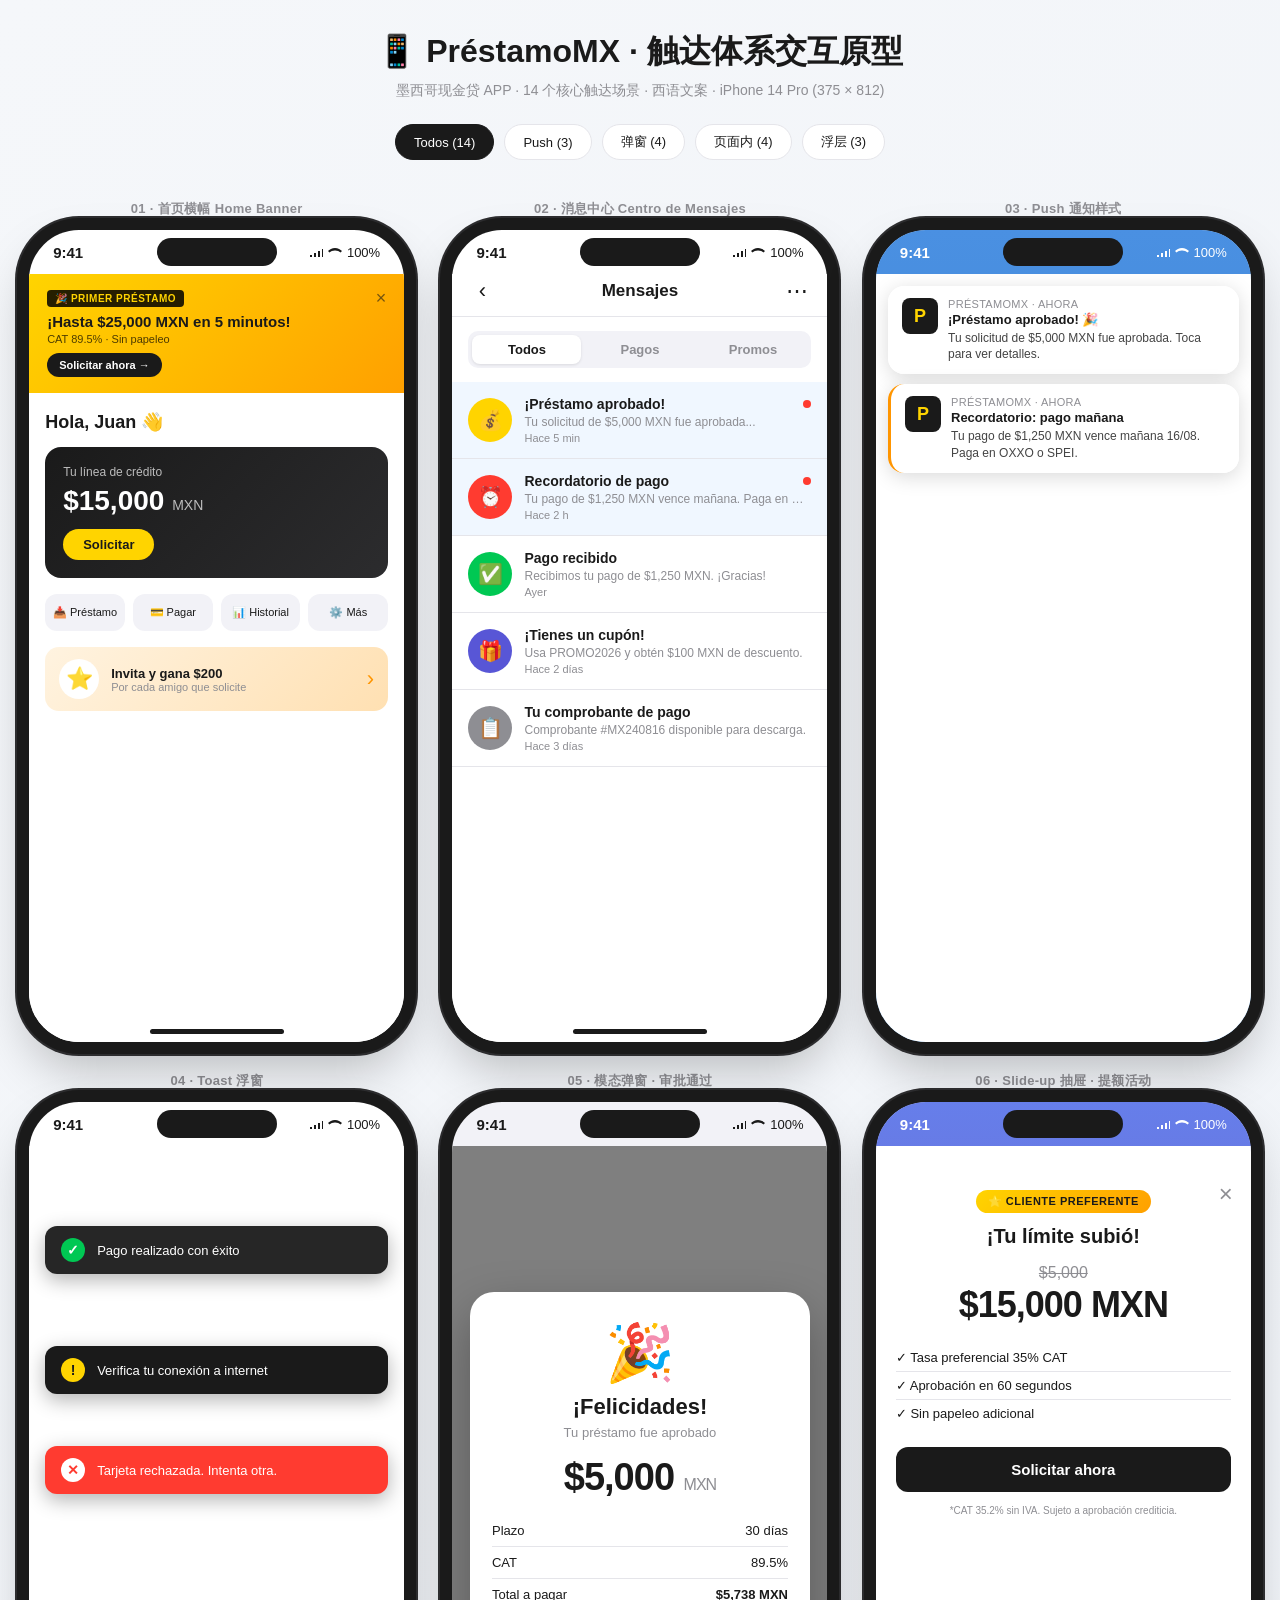
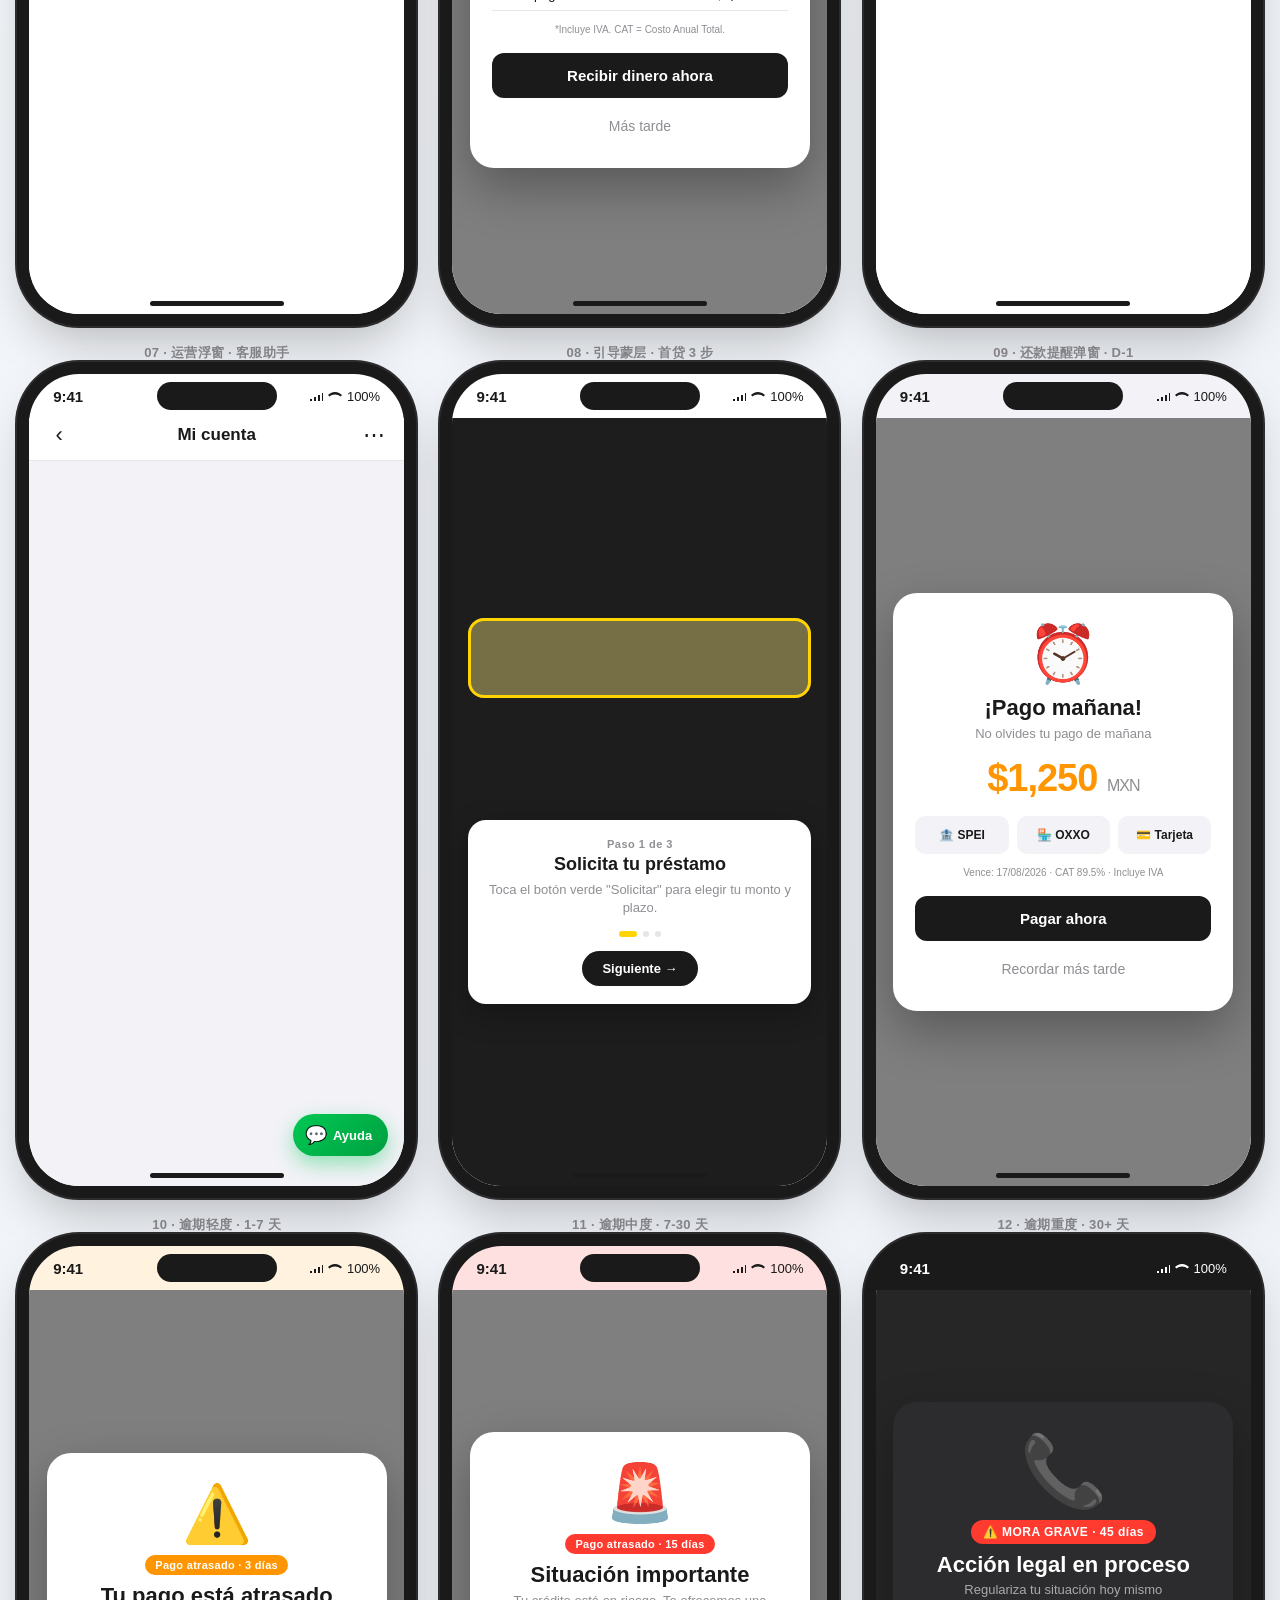
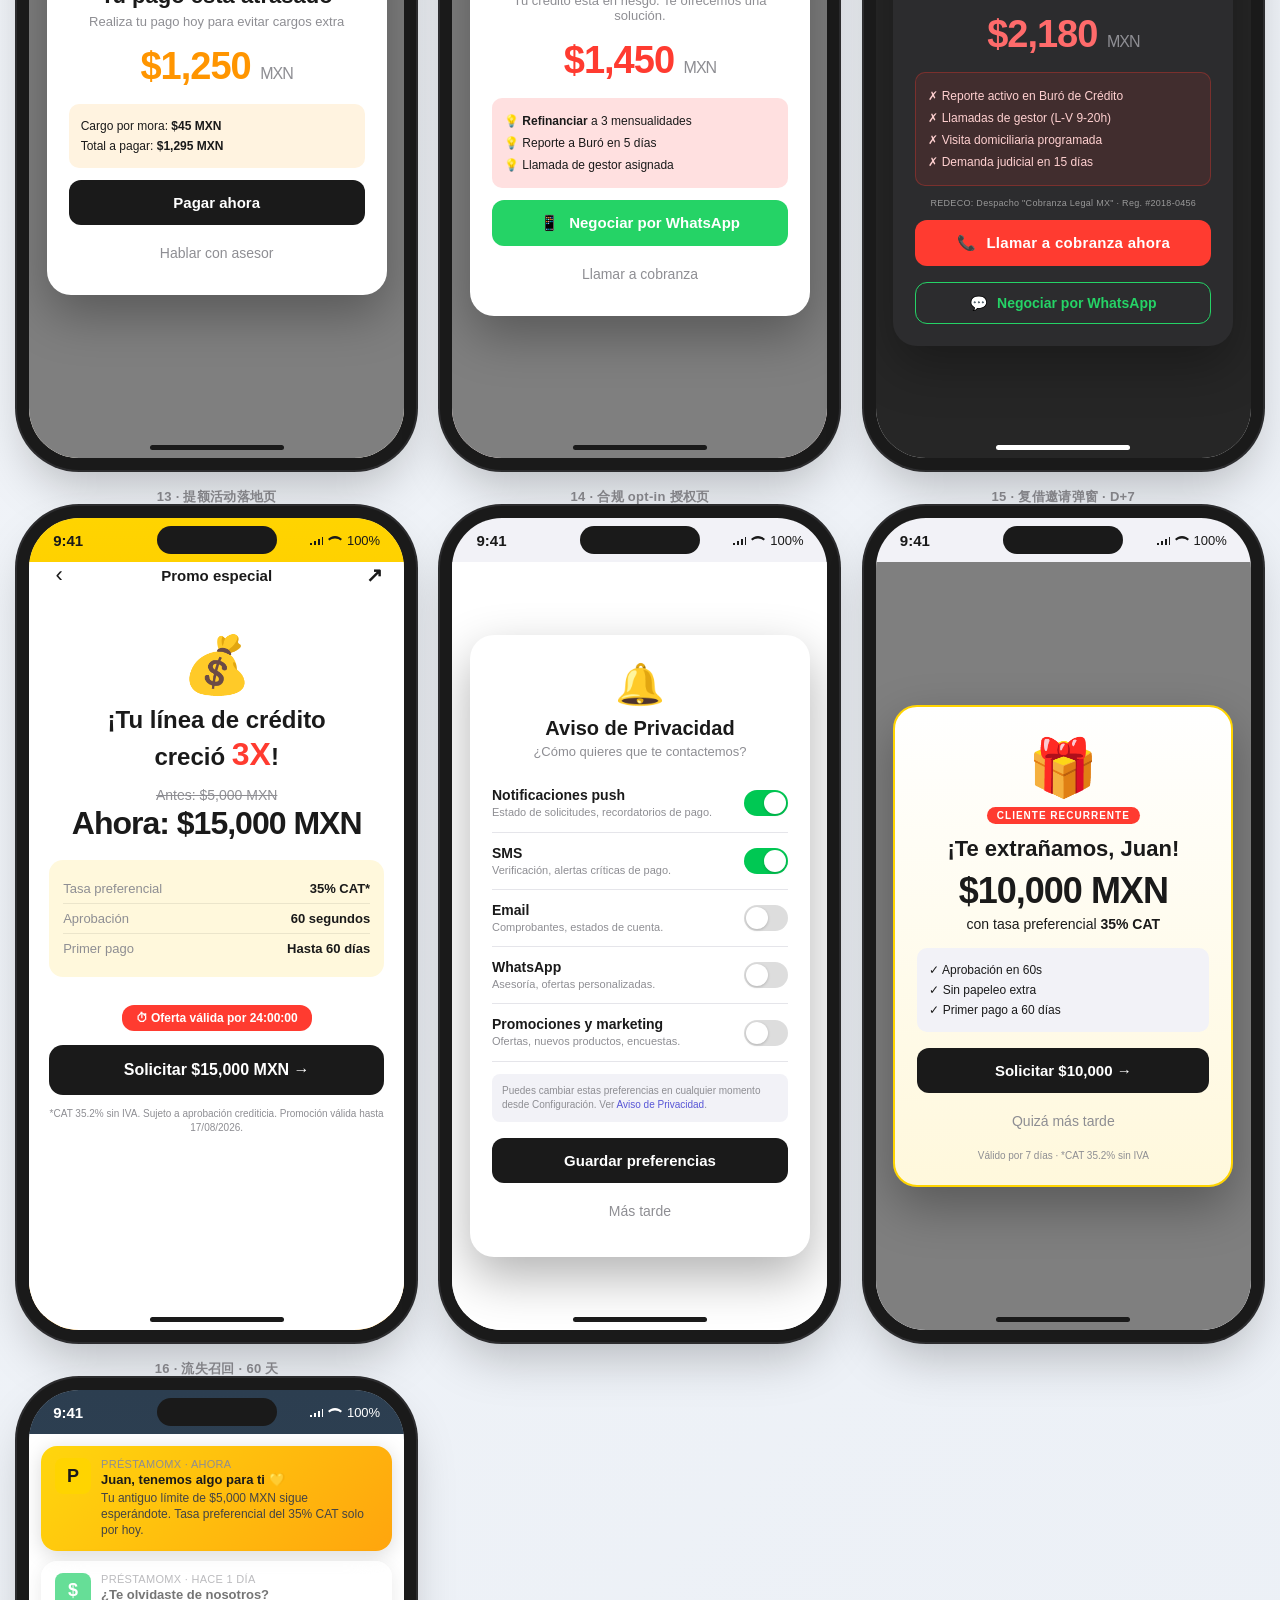
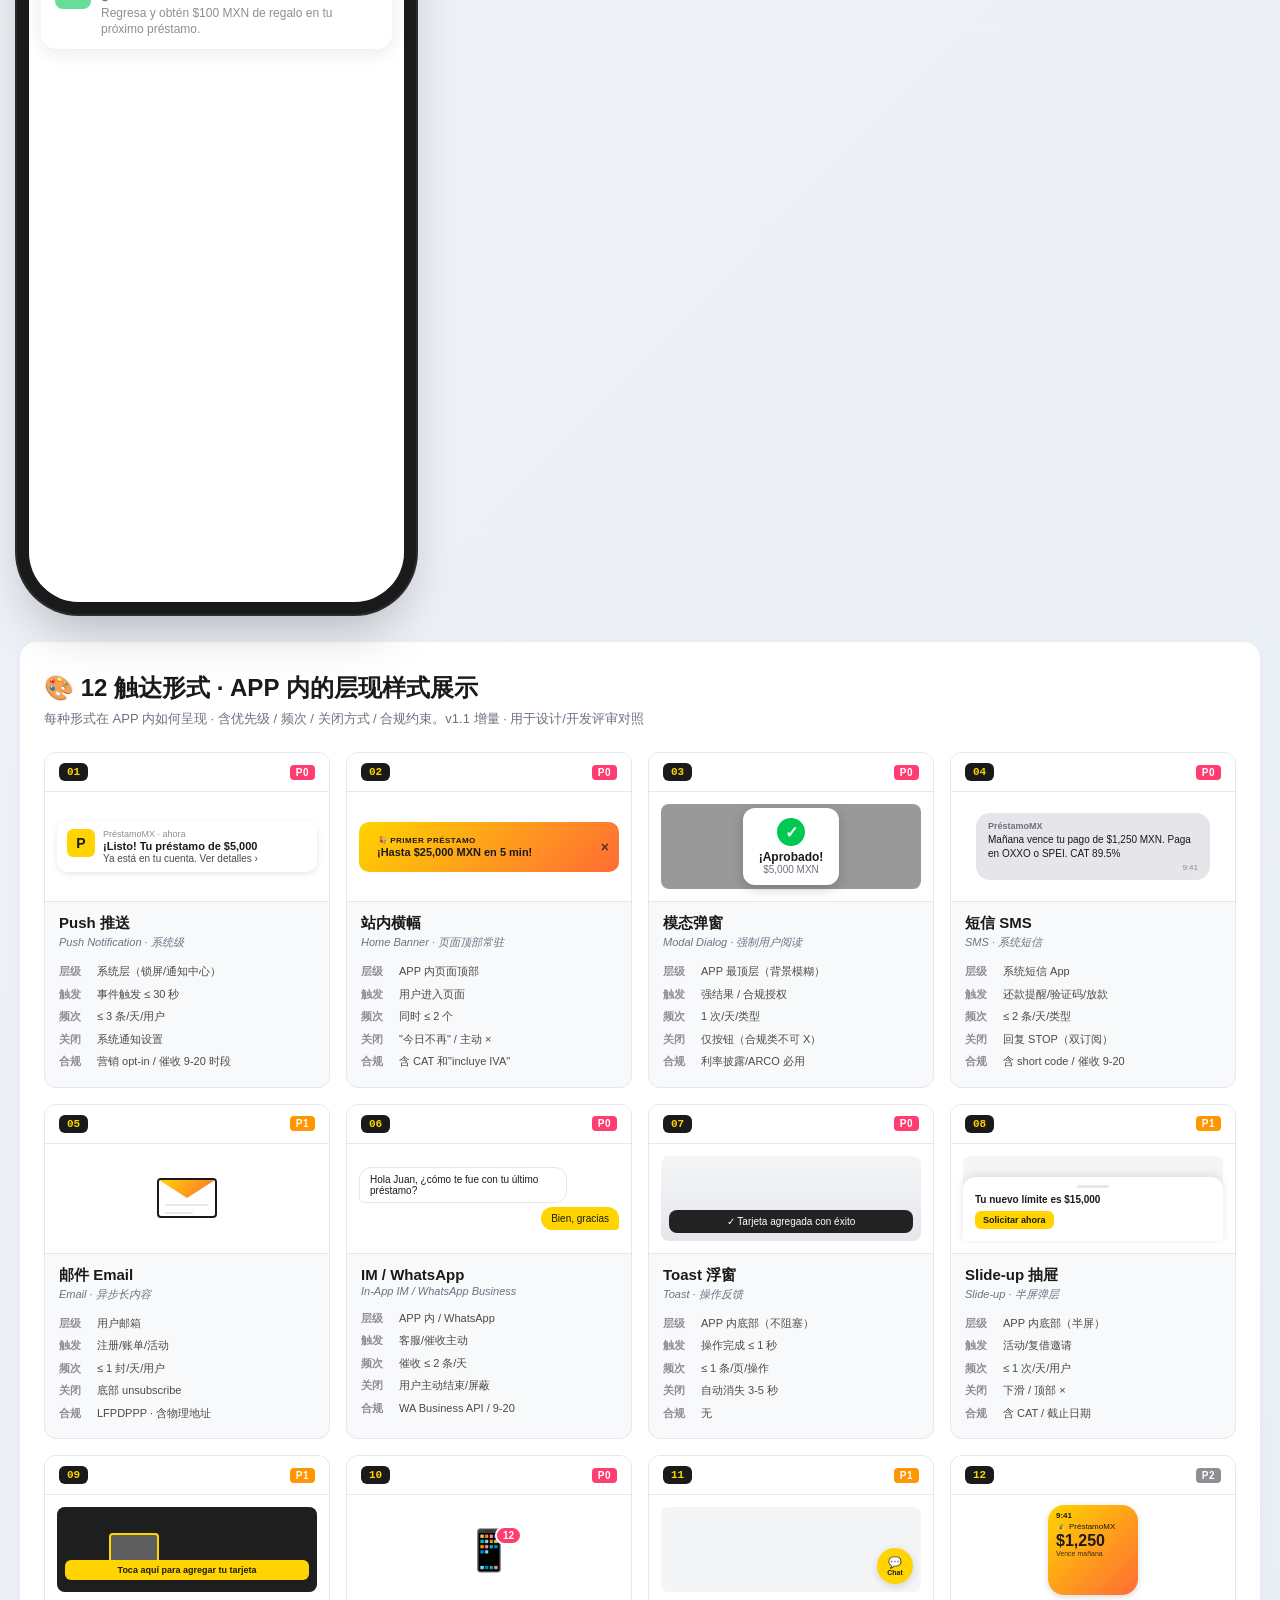
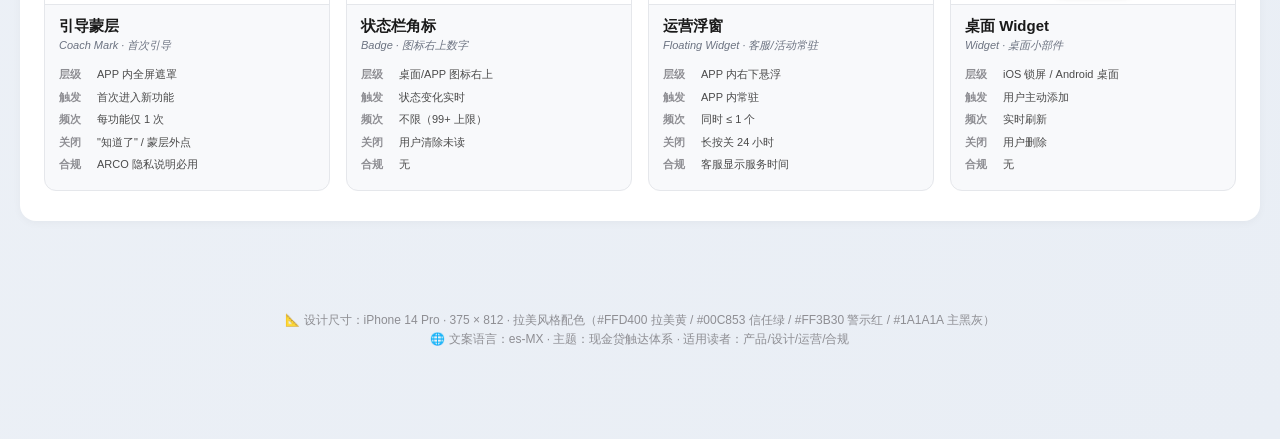
==== commit c324c7ca: "v1.1: 4 项核心优化 【优惠券项目】 - P3 未使用页：新增临期/非临期两个分区（红色虚线+角标 vs 灰色普通） - P9 申请页：券不自动选中，改为虚线 banner + 'Elegir'" ====
--- a/info/prototype/index.html
+++ b/info/prototype/index.html
@@ -707,6 +707,349 @@
 
 </div>
 
+<!-- ============ 12 触达形式 · APP 内层现样式展示 ============ -->
+<section class="form-types-section">
+  <div class="section-title">
+    <h2>🎨 12 触达形式 · APP 内的层现样式展示</h2>
+    <p>每种形式在 APP 内如何呈现 · 含优先级 / 频次 / 关闭方式 / 合规约束。v1.1 增量 · 用于设计/开发评审对照</p>
+  </div>
+
+  <div class="form-grid">
+
+    <!-- 1. Push 推送 -->
+    <div class="form-card">
+      <div class="fc-header">
+        <span class="fc-num">01</span>
+        <span class="fc-prio p0">P0</span>
+      </div>
+      <div class="fc-visual">
+        <div class="push-demo">
+          <div class="pd-icon" style="background:#FFD400;color:#1A1A1A">P</div>
+          <div class="pd-content">
+            <div class="pd-app">PréstamoMX · ahora</div>
+            <div class="pd-title">¡Listo! Tu préstamo de $5,000</div>
+            <div class="pd-body">Ya está en tu cuenta. Ver detalles ›</div>
+          </div>
+        </div>
+      </div>
+      <div class="fc-body">
+        <h3>Push 推送</h3>
+        <p class="fc-en">Push Notification · 系统级</p>
+        <table class="fc-meta">
+          <tr><td>层级</td><td>系统层（锁屏/通知中心）</td></tr>
+          <tr><td>触发</td><td>事件触发 ≤ 30 秒</td></tr>
+          <tr><td>频次</td><td>≤ 3 条/天/用户</td></tr>
+          <tr><td>关闭</td><td>系统通知设置</td></tr>
+          <tr><td>合规</td><td>营销 opt-in / 催收 9-20 时段</td></tr>
+        </table>
+      </div>
+    </div>
+
+    <!-- 2. 站内横幅 -->
+    <div class="form-card">
+      <div class="fc-header">
+        <span class="fc-num">02</span>
+        <span class="fc-prio p0">P0</span>
+      </div>
+      <div class="fc-visual">
+        <div class="banner-demo">
+          <div class="bd-bg"></div>
+          <div class="bd-content">
+            <div class="bd-tag">🎉 PRIMER PRÉSTAMO</div>
+            <div class="bd-title">¡Hasta $25,000 MXN en 5 min!</div>
+          </div>
+          <div class="bd-close">×</div>
+        </div>
+      </div>
+      <div class="fc-body">
+        <h3>站内横幅</h3>
+        <p class="fc-en">Home Banner · 页面顶部常驻</p>
+        <table class="fc-meta">
+          <tr><td>层级</td><td>APP 内页面顶部</td></tr>
+          <tr><td>触发</td><td>用户进入页面</td></tr>
+          <tr><td>频次</td><td>同时 ≤ 2 个</td></tr>
+          <tr><td>关闭</td><td>"今日不再" / 主动 ×</td></tr>
+          <tr><td>合规</td><td>含 CAT 和"incluye IVA"</td></tr>
+        </table>
+      </div>
+    </div>
+
+    <!-- 3. 模态弹窗 -->
+    <div class="form-card">
+      <div class="fc-header">
+        <span class="fc-num">03</span>
+        <span class="fc-prio p0">P0</span>
+      </div>
+      <div class="fc-visual">
+        <div class="modal-demo">
+          <div class="md-bg"></div>
+          <div class="md-card">
+            <div class="md-icon" style="background:#00C853;color:#fff">✓</div>
+            <div class="md-title">¡Aprobado!</div>
+            <div class="md-sub">$5,000 MXN</div>
+          </div>
+        </div>
+      </div>
+      <div class="fc-body">
+        <h3>模态弹窗</h3>
+        <p class="fc-en">Modal Dialog · 强制用户阅读</p>
+        <table class="fc-meta">
+          <tr><td>层级</td><td>APP 最顶层（背景模糊）</td></tr>
+          <tr><td>触发</td><td>强结果 / 合规授权</td></tr>
+          <tr><td>频次</td><td>1 次/天/类型</td></tr>
+          <tr><td>关闭</td><td>仅按钮（合规类不可 X）</td></tr>
+          <tr><td>合规</td><td>利率披露/ARCO 必用</td></tr>
+        </table>
+      </div>
+    </div>
+
+    <!-- 4. 短信 -->
+    <div class="form-card">
+      <div class="fc-header">
+        <span class="fc-num">04</span>
+        <span class="fc-prio p0">P0</span>
+      </div>
+      <div class="fc-visual">
+        <div class="sms-demo">
+          <div class="sms-bubble">
+            <div class="sms-sender">PréstamoMX</div>
+            <div class="sms-body">Mañana vence tu pago de $1,250 MXN. Paga en OXXO o SPEI. CAT 89.5%</div>
+            <div class="sms-time">9:41</div>
+          </div>
+        </div>
+      </div>
+      <div class="fc-body">
+        <h3>短信 SMS</h3>
+        <p class="fc-en">SMS · 系统短信</p>
+        <table class="fc-meta">
+          <tr><td>层级</td><td>系统短信 App</td></tr>
+          <tr><td>触发</td><td>还款提醒/验证码/放款</td></tr>
+          <tr><td>频次</td><td>≤ 2 条/天/类型</td></tr>
+          <tr><td>关闭</td><td>回复 STOP（双订阅）</td></tr>
+          <tr><td>合规</td><td>含 short code / 催收 9-20</td></tr>
+        </table>
+      </div>
+    </div>
+
+    <!-- 5. 邮件 -->
+    <div class="form-card">
+      <div class="fc-header">
+        <span class="fc-num">05</span>
+        <span class="fc-prio p1">P1</span>
+      </div>
+      <div class="fc-visual">
+        <div class="email-demo">
+          <div class="em-envelope">
+            <div class="em-flap"></div>
+            <div class="em-line"></div>
+            <div class="em-line short"></div>
+          </div>
+        </div>
+      </div>
+      <div class="fc-body">
+        <h3>邮件 Email</h3>
+        <p class="fc-en">Email · 异步长内容</p>
+        <table class="fc-meta">
+          <tr><td>层级</td><td>用户邮箱</td></tr>
+          <tr><td>触发</td><td>注册/账单/活动</td></tr>
+          <tr><td>频次</td><td>≤ 1 封/天/用户</td></tr>
+          <tr><td>关闭</td><td>底部 unsubscribe</td></tr>
+          <tr><td>合规</td><td>LFPDPPP · 含物理地址</td></tr>
+        </table>
+      </div>
+    </div>
+
+    <!-- 6. IM/WhatsApp -->
+    <div class="form-card">
+      <div class="fc-header">
+        <span class="fc-num">06</span>
+        <span class="fc-prio p0">P0</span>
+      </div>
+      <div class="fc-visual">
+        <div class="im-demo">
+          <div class="im-bubble incoming">
+            <div class="im-text">Hola Juan, ¿cómo te fue con tu último préstamo?</div>
+          </div>
+          <div class="im-bubble outgoing">
+            <div class="im-text">Bien, gracias</div>
+          </div>
+        </div>
+      </div>
+      <div class="fc-body">
+        <h3>IM / WhatsApp</h3>
+        <p class="fc-en">In-App IM / WhatsApp Business</p>
+        <table class="fc-meta">
+          <tr><td>层级</td><td>APP 内 / WhatsApp</td></tr>
+          <tr><td>触发</td><td>客服/催收主动</td></tr>
+          <tr><td>频次</td><td>催收 ≤ 2 条/天</td></tr>
+          <tr><td>关闭</td><td>用户主动结束/屏蔽</td></tr>
+          <tr><td>合规</td><td>WA Business API / 9-20</td></tr>
+        </table>
+      </div>
+    </div>
+
+    <!-- 7. Toast -->
+    <div class="form-card">
+      <div class="fc-header">
+        <span class="fc-num">07</span>
+        <span class="fc-prio p0">P0</span>
+      </div>
+      <div class="fc-visual">
+        <div class="toast-demo">
+          <div class="td-bg"></div>
+          <div class="td-toast">✓ Tarjeta agregada con éxito</div>
+        </div>
+      </div>
+      <div class="fc-body">
+        <h3>Toast 浮窗</h3>
+        <p class="fc-en">Toast · 操作反馈</p>
+        <table class="fc-meta">
+          <tr><td>层级</td><td>APP 内底部（不阻塞）</td></tr>
+          <tr><td>触发</td><td>操作完成 ≤ 1 秒</td></tr>
+          <tr><td>频次</td><td>≤ 1 条/页/操作</td></tr>
+          <tr><td>关闭</td><td>自动消失 3-5 秒</td></tr>
+          <tr><td>合规</td><td>无</td></tr>
+        </table>
+      </div>
+    </div>
+
+    <!-- 8. Slide-up 抽屉 -->
+    <div class="form-card">
+      <div class="fc-header">
+        <span class="fc-num">08</span>
+        <span class="fc-prio p1">P1</span>
+      </div>
+      <div class="fc-visual">
+        <div class="slideup-demo">
+          <div class="sd-bg"></div>
+          <div class="sd-drawer">
+            <div class="sd-handle"></div>
+            <div class="sd-title">Tu nuevo límite es $15,000</div>
+            <div class="sd-cta">Solicitar ahora</div>
+          </div>
+        </div>
+      </div>
+      <div class="fc-body">
+        <h3>Slide-up 抽屉</h3>
+        <p class="fc-en">Slide-up · 半屏弹层</p>
+        <table class="fc-meta">
+          <tr><td>层级</td><td>APP 内底部（半屏）</td></tr>
+          <tr><td>触发</td><td>活动/复借邀请</td></tr>
+          <tr><td>频次</td><td>≤ 1 次/天/用户</td></tr>
+          <tr><td>关闭</td><td>下滑 / 顶部 ×</td></tr>
+          <tr><td>合规</td><td>含 CAT / 截止日期</td></tr>
+        </table>
+      </div>
+    </div>
+
+    <!-- 9. 引导蒙层 -->
+    <div class="form-card">
+      <div class="fc-header">
+        <span class="fc-num">09</span>
+        <span class="fc-prio p1">P1</span>
+      </div>
+      <div class="fc-visual">
+        <div class="mask-demo">
+          <div class="md-dark"></div>
+          <div class="md-spotlight"></div>
+          <div class="md-bubble">Toca aquí para agregar tu tarjeta</div>
+        </div>
+      </div>
+      <div class="fc-body">
+        <h3>引导蒙层</h3>
+        <p class="fc-en">Coach Mark · 首次引导</p>
+        <table class="fc-meta">
+          <tr><td>层级</td><td>APP 内全屏遮罩</td></tr>
+          <tr><td>触发</td><td>首次进入新功能</td></tr>
+          <tr><td>频次</td><td>每功能仅 1 次</td></tr>
+          <tr><td>关闭</td><td>"知道了" / 蒙层外点</td></tr>
+          <tr><td>合规</td><td>ARCO 隐私说明必用</td></tr>
+        </table>
+      </div>
+    </div>
+
+    <!-- 10. 状态栏角标 -->
+    <div class="form-card">
+      <div class="fc-header">
+        <span class="fc-num">10</span>
+        <span class="fc-prio p0">P0</span>
+      </div>
+      <div class="fc-visual">
+        <div class="badge-demo">
+          <div class="bd-app-icon">📱</div>
+          <div class="bd-num">12</div>
+        </div>
+      </div>
+      <div class="fc-body">
+        <h3>状态栏角标</h3>
+        <p class="fc-en">Badge · 图标右上数字</p>
+        <table class="fc-meta">
+          <tr><td>层级</td><td>桌面/APP 图标右上</td></tr>
+          <tr><td>触发</td><td>状态变化实时</td></tr>
+          <tr><td>频次</td><td>不限（99+ 上限）</td></tr>
+          <tr><td>关闭</td><td>用户清除未读</td></tr>
+          <tr><td>合规</td><td>无</td></tr>
+        </table>
+      </div>
+    </div>
+
+    <!-- 11. 运营浮窗 -->
+    <div class="form-card">
+      <div class="fc-header">
+        <span class="fc-num">11</span>
+        <span class="fc-prio p1">P1</span>
+      </div>
+      <div class="fc-visual">
+        <div class="float-demo">
+          <div class="fd-bg"></div>
+          <div class="fd-btn">💬<br><span>Chat</span></div>
+        </div>
+      </div>
+      <div class="fc-body">
+        <h3>运营浮窗</h3>
+        <p class="fc-en">Floating Widget · 客服/活动常驻</p>
+        <table class="fc-meta">
+          <tr><td>层级</td><td>APP 内右下悬浮</td></tr>
+          <tr><td>触发</td><td>APP 内常驻</td></tr>
+          <tr><td>频次</td><td>同时 ≤ 1 个</td></tr>
+          <tr><td>关闭</td><td>长按关 24 小时</td></tr>
+          <tr><td>合规</td><td>客服显示服务时间</td></tr>
+        </table>
+      </div>
+    </div>
+
+    <!-- 12. 桌面 Widget -->
+    <div class="form-card">
+      <div class="fc-header">
+        <span class="fc-num">12</span>
+        <span class="fc-prio p2">P2</span>
+      </div>
+      <div class="fc-visual">
+        <div class="widget-demo">
+          <div class="wd-time">9:41</div>
+          <div class="wd-content">
+            <div class="wd-row"><span>💰</span><span>PréstamoMX</span></div>
+            <div class="wd-amount">$1,250</div>
+            <div class="wd-sub">Vence mañana</div>
+          </div>
+        </div>
+      </div>
+      <div class="fc-body">
+        <h3>桌面 Widget</h3>
+        <p class="fc-en">Widget · 桌面小部件</p>
+        <table class="fc-meta">
+          <tr><td>层级</td><td>iOS 锁屏 / Android 桌面</td></tr>
+          <tr><td>触发</td><td>用户主动添加</td></tr>
+          <tr><td>频次</td><td>实时刷新</td></tr>
+          <tr><td>关闭</td><td>用户删除</td></tr>
+          <tr><td>合规</td><td>无</td></tr>
+        </table>
+      </div>
+    </div>
+
+  </div>
+</section>
+
 <footer class="page-footer">
   <p>📐 设计尺寸：iPhone 14 Pro · 375 × 812 · 拉美风格配色（#FFD400 拉美黄 / #00C853 信任绿 / #FF3B30 警示红 / #1A1A1A 主黑灰）</p>
   <p>🌐 文案语言：es-MX · 主题：现金贷触达体系 · 适用读者：产品/设计/运营/合规</p>
--- a/info/prototype/style.css
+++ b/info/prototype/style.css
@@ -1233,3 +1233,313 @@
     grid-template-columns: 1fr;
   }
 }
+
+/* ====== 12 触达形式展示区 ====== */
+.form-types-section {
+  margin: 40px 0;
+  padding: 30px 24px;
+  background: #fff;
+  border-radius: 16px;
+  box-shadow: 0 2px 8px rgba(0,0,0,0.04);
+}
+.form-types-section .section-title h2 {
+  font-size: 24px; margin: 0 0 6px 0; color: #1A1A1A;
+}
+.form-types-section .section-title p {
+  color: #6B7280; font-size: 13px; margin: 0 0 24px 0;
+}
+.form-grid {
+  display: grid;
+  grid-template-columns: repeat(auto-fill, minmax(280px, 1fr));
+  gap: 16px;
+}
+.form-card {
+  background: #F8F9FB;
+  border-radius: 12px;
+  overflow: hidden;
+  border: 1px solid #E5E7EB;
+  transition: transform 0.2s, box-shadow 0.2s;
+}
+.form-card:hover {
+  transform: translateY(-2px);
+  box-shadow: 0 4px 12px rgba(0,0,0,0.08);
+}
+.fc-header {
+  display: flex; justify-content: space-between; align-items: center;
+  padding: 10px 14px;
+  background: #fff;
+  border-bottom: 1px solid #E5E7EB;
+}
+.fc-num {
+  background: #1A1A1A; color: #FFD400;
+  font-weight: 800; padding: 3px 8px; border-radius: 6px;
+  font-size: 11px; font-family: "SF Mono", Menlo, monospace;
+}
+.fc-prio {
+  font-size: 10px; padding: 2px 6px; border-radius: 4px;
+  font-weight: 700; letter-spacing: 0.5px;
+}
+.fc-prio.p0 { background: #FF3D71; color: #fff; }
+.fc-prio.p1 { background: #FF9500; color: #fff; }
+.fc-prio.p2 { background: #8E8E93; color: #fff; }
+.fc-visual {
+  height: 110px;
+  display: flex; align-items: center; justify-content: center;
+  background: #fff;
+  border-bottom: 1px solid #E5E7EB;
+  padding: 12px;
+  overflow: hidden;
+}
+.fc-body { padding: 12px 14px 14px; }
+.fc-body h3 { margin: 0 0 2px 0; font-size: 15px; color: #1A1A1A; }
+.fc-en { color: #6B7280; font-size: 11px; margin: 0 0 10px 0; font-style: italic; }
+.fc-meta {
+  width: 100%; font-size: 11px; color: #4A4A4A;
+  border-collapse: collapse;
+}
+.fc-meta td { padding: 3px 0; vertical-align: top; line-height: 1.5; }
+.fc-meta td:first-child {
+  color: #8E8E93; width: 38px; font-weight: 600;
+}
+
+/* --- 各形式的视觉示意 --- */
+.push-demo {
+  display: flex; gap: 8px; align-items: flex-start;
+  background: rgba(255, 255, 255, 0.95);
+  backdrop-filter: blur(20px);
+  border-radius: 12px;
+  padding: 8px 10px;
+  width: 100%;
+  box-shadow: 0 2px 6px rgba(0,0,0,0.1);
+}
+.pd-icon {
+  width: 28px; height: 28px; border-radius: 6px;
+  display: flex; align-items: center; justify-content: center;
+  font-weight: 800; font-size: 14px; flex-shrink: 0;
+}
+.pd-content { flex: 1; min-width: 0; }
+.pd-app { font-size: 9px; color: #8E8E93; }
+.pd-title { font-size: 11px; font-weight: 600; color: #1A1A1A; margin-top: 1px; }
+.pd-body { font-size: 10px; color: #4A4A4A; margin-top: 1px; }
+
+.banner-demo {
+  display: flex; align-items: center; gap: 8px;
+  background: linear-gradient(135deg, #FFD400 0%, #FF6B35 100%);
+  color: #1A1A1A;
+  border-radius: 10px; padding: 8px 10px;
+  width: 100%; height: 50px;
+  position: relative;
+}
+.bd-content { flex: 1; min-width: 0; }
+.bd-tag { font-size: 8px; font-weight: 800; letter-spacing: 0.5px; }
+.bd-title { font-size: 11px; font-weight: 800; margin-top: 1px; }
+.bd-close { font-size: 14px; font-weight: 700; opacity: 0.7; }
+
+.modal-demo {
+  width: 100%; height: 100%;
+  display: flex; align-items: center; justify-content: center;
+  position: relative;
+}
+.md-bg {
+  position: absolute; inset: 0;
+  background: rgba(0,0,0,0.4);
+  border-radius: 8px;
+}
+.md-card {
+  position: relative; z-index: 1;
+  background: #fff; border-radius: 12px;
+  padding: 10px 16px; text-align: center;
+  box-shadow: 0 4px 12px rgba(0,0,0,0.2);
+}
+.md-icon {
+  width: 28px; height: 28px; border-radius: 50%;
+  display: inline-flex; align-items: center; justify-content: center;
+  font-size: 16px; font-weight: 800;
+}
+.md-title { font-size: 12px; font-weight: 800; color: #1A1A1A; margin-top: 4px; }
+.md-sub { font-size: 10px; color: #6B7280; }
+
+.sms-demo {
+  width: 100%; display: flex; justify-content: center;
+}
+.sms-bubble {
+  background: #E5E5EA;
+  border-radius: 14px;
+  padding: 8px 12px;
+  max-width: 90%;
+  position: relative;
+}
+.sms-sender { font-size: 9px; color: #6B7280; font-weight: 600; }
+.sms-body { font-size: 10px; color: #1A1A1A; margin-top: 2px; line-height: 1.4; }
+.sms-time { font-size: 8px; color: #8E8E93; text-align: right; margin-top: 2px; }
+
+.email-demo {
+  width: 100%; display: flex; justify-content: center; align-items: center;
+}
+.em-envelope {
+  width: 60px; height: 40px;
+  background: #fff;
+  border: 2px solid #1A1A1A;
+  border-radius: 4px;
+  position: relative;
+}
+.em-flap {
+  position: absolute; top: 0; left: 0; right: 0;
+  height: 18px;
+  background: linear-gradient(135deg, #FFD400 0%, #FF6B35 100%);
+  clip-path: polygon(0 0, 100% 0, 50% 100%);
+}
+.em-line {
+  position: absolute; left: 6px; right: 6px; top: 24px;
+  height: 2px; background: #E5E7EB; border-radius: 1px;
+}
+.em-line.short { top: 32px; width: 50%; }
+
+.im-demo {
+  width: 100%; display: flex; flex-direction: column; gap: 4px;
+}
+.im-bubble {
+  max-width: 80%;
+  padding: 6px 10px;
+  border-radius: 12px;
+  font-size: 10px;
+}
+.im-bubble.incoming {
+  background: #fff; border: 1px solid #E5E7EB;
+  align-self: flex-start;
+  border-bottom-left-radius: 4px;
+}
+.im-bubble.outgoing {
+  background: #FFD400; color: #1A1A1A;
+  align-self: flex-end;
+  border-bottom-right-radius: 4px;
+}
+
+.toast-demo {
+  width: 100%; height: 100%;
+  position: relative;
+}
+.td-bg {
+  position: absolute; inset: 0;
+  background: linear-gradient(180deg, #F4F5F7 0%, #E5E7EB 100%);
+  border-radius: 8px;
+}
+.td-toast {
+  position: absolute; bottom: 8px; left: 8px; right: 8px;
+  background: rgba(0, 0, 0, 0.85);
+  color: #fff;
+  font-size: 10px;
+  padding: 6px 10px;
+  border-radius: 8px;
+  text-align: center;
+}
+
+.slideup-demo {
+  width: 100%; height: 100%;
+  position: relative;
+}
+.sd-bg {
+  position: absolute; inset: 0;
+  background: #F4F5F7;
+  border-radius: 8px;
+}
+.sd-drawer {
+  position: absolute; bottom: 0; left: 0; right: 0;
+  background: #fff;
+  border-radius: 12px 12px 0 0;
+  padding: 8px 12px 12px;
+  box-shadow: 0 -2px 8px rgba(0,0,0,0.1);
+}
+.sd-handle {
+  width: 32px; height: 3px; background: #E5E7EB;
+  border-radius: 2px; margin: 0 auto 6px;
+}
+.sd-title { font-size: 10px; font-weight: 700; color: #1A1A1A; }
+.sd-cta {
+  margin-top: 6px;
+  background: #FFD400; color: #1A1A1A;
+  font-size: 9px; font-weight: 700;
+  padding: 4px 8px; border-radius: 6px;
+  display: inline-block;
+}
+
+.mask-demo {
+  width: 100%; height: 100%;
+  position: relative;
+  border-radius: 8px;
+  overflow: hidden;
+}
+.md-dark {
+  position: absolute; inset: 0;
+  background: rgba(0, 0, 0, 0.7);
+}
+.md-spotlight {
+  position: absolute; top: 30%; left: 20%;
+  width: 50px; height: 30px;
+  background: rgba(255, 255, 255, 0.1);
+  border: 2px solid #FFD400;
+  border-radius: 4px;
+  box-shadow: 0 0 0 9999px rgba(0, 0, 0, 0.6);
+}
+.md-bubble {
+  position: absolute; bottom: 12px; left: 8px; right: 8px;
+  background: #FFD400; color: #1A1A1A;
+  font-size: 9px; font-weight: 700;
+  padding: 5px 8px; border-radius: 6px;
+  text-align: center;
+}
+
+.badge-demo {
+  position: relative;
+  display: inline-block;
+}
+.bd-app-icon {
+  font-size: 40px;
+  line-height: 1;
+}
+.bd-num {
+  position: absolute; top: -4px; right: -8px;
+  background: #FF3D71; color: #fff;
+  font-size: 10px; font-weight: 800;
+  padding: 2px 6px; border-radius: 10px;
+  min-width: 18px; text-align: center;
+  border: 2px solid #fff;
+}
+
+.float-demo {
+  width: 100%; height: 100%;
+  position: relative;
+}
+.fd-bg {
+  position: absolute; inset: 0;
+  background: #F4F5F7;
+  border-radius: 8px;
+}
+.fd-btn {
+  position: absolute; bottom: 8px; right: 8px;
+  background: #FFD400; color: #1A1A1A;
+  font-size: 11px; font-weight: 800;
+  width: 36px; height: 36px;
+  border-radius: 50%;
+  display: flex; align-items: center; justify-content: center;
+  flex-direction: column;
+  box-shadow: 0 2px 8px rgba(0,0,0,0.15);
+  text-align: center;
+  line-height: 1;
+}
+.fd-btn span { font-size: 7px; margin-top: 1px; }
+
+.widget-demo {
+  width: 90px; height: 90px;
+  background: linear-gradient(135deg, #FFD400 0%, #FF6B35 100%);
+  border-radius: 16px;
+  padding: 6px 8px;
+  color: #1A1A1A;
+  position: relative;
+  box-shadow: 0 2px 6px rgba(0,0,0,0.15);
+}
+.wd-time { font-size: 8px; font-weight: 700; }
+.wd-content { margin-top: 2px; }
+.wd-row { font-size: 8px; display: flex; align-items: center; gap: 3px; }
+.wd-amount { font-size: 16px; font-weight: 800; margin-top: 1px; }
+.wd-sub { font-size: 7px; opacity: 0.85; }
